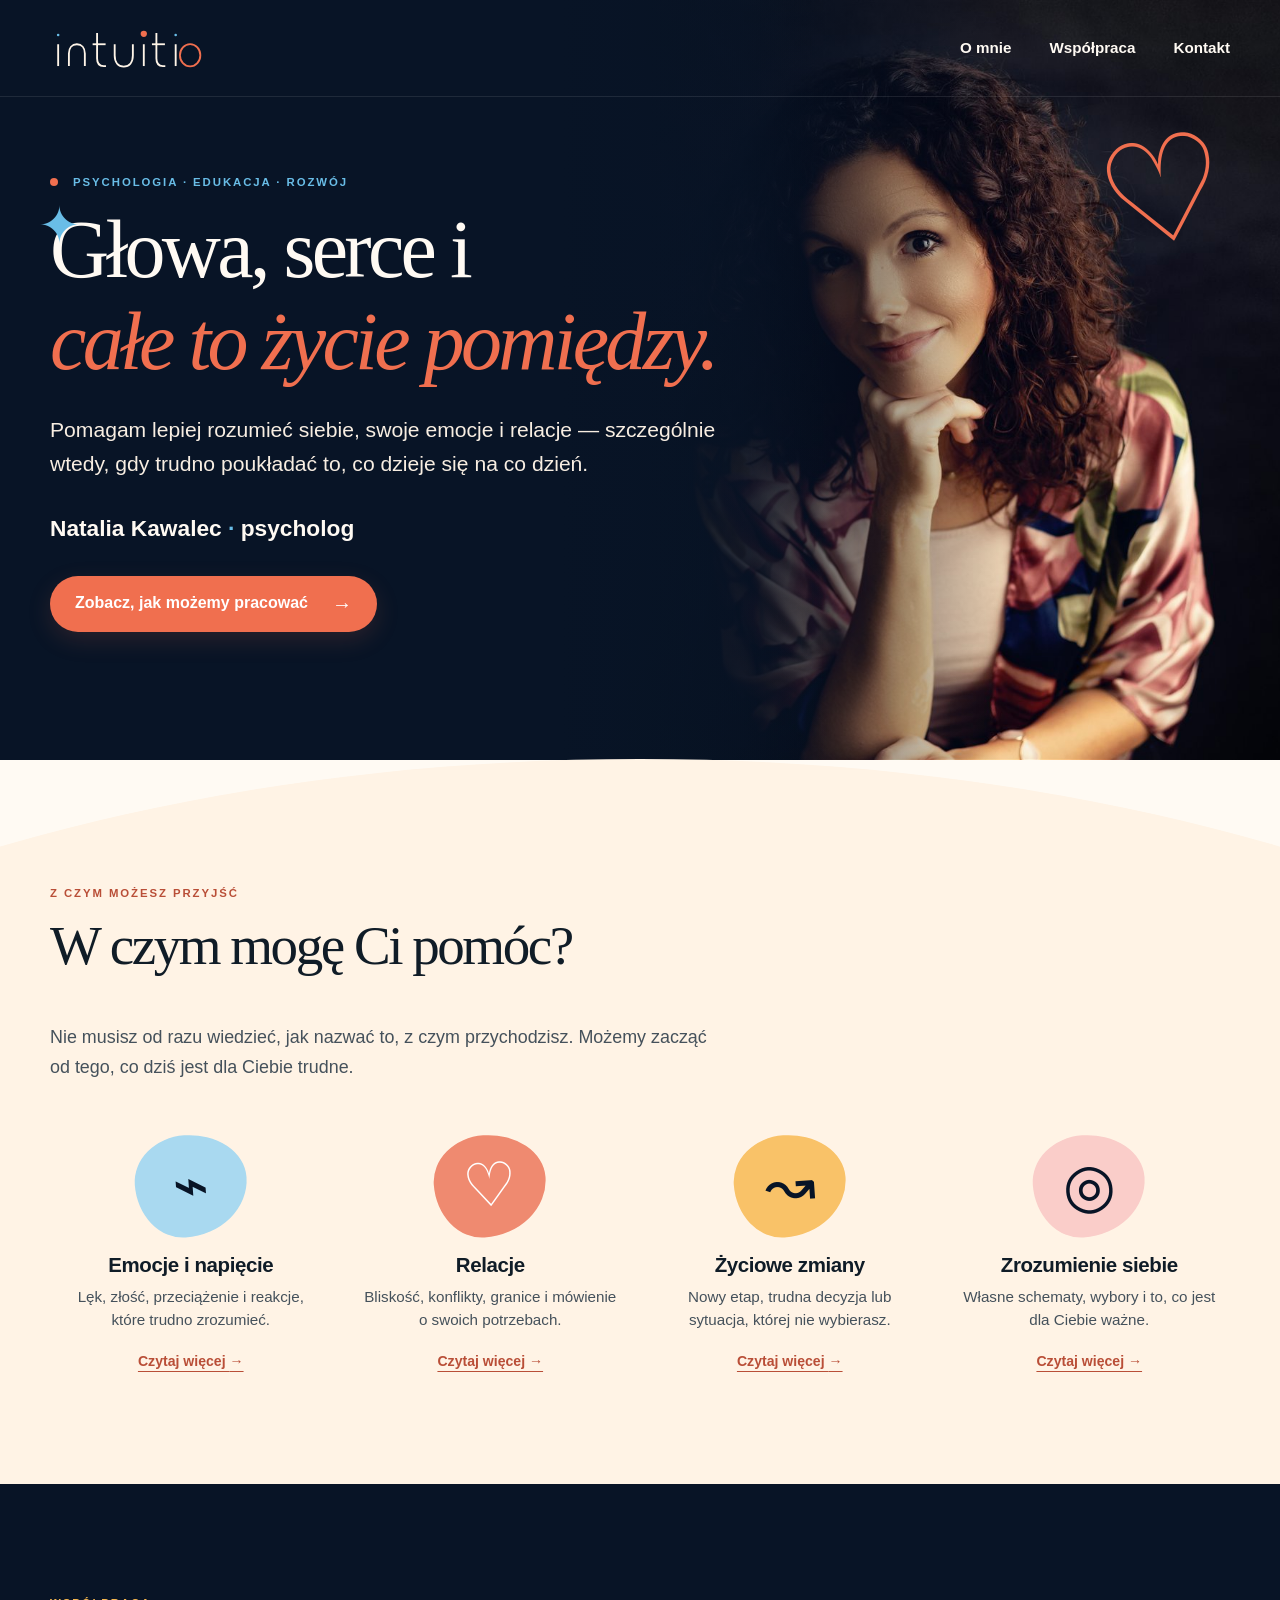
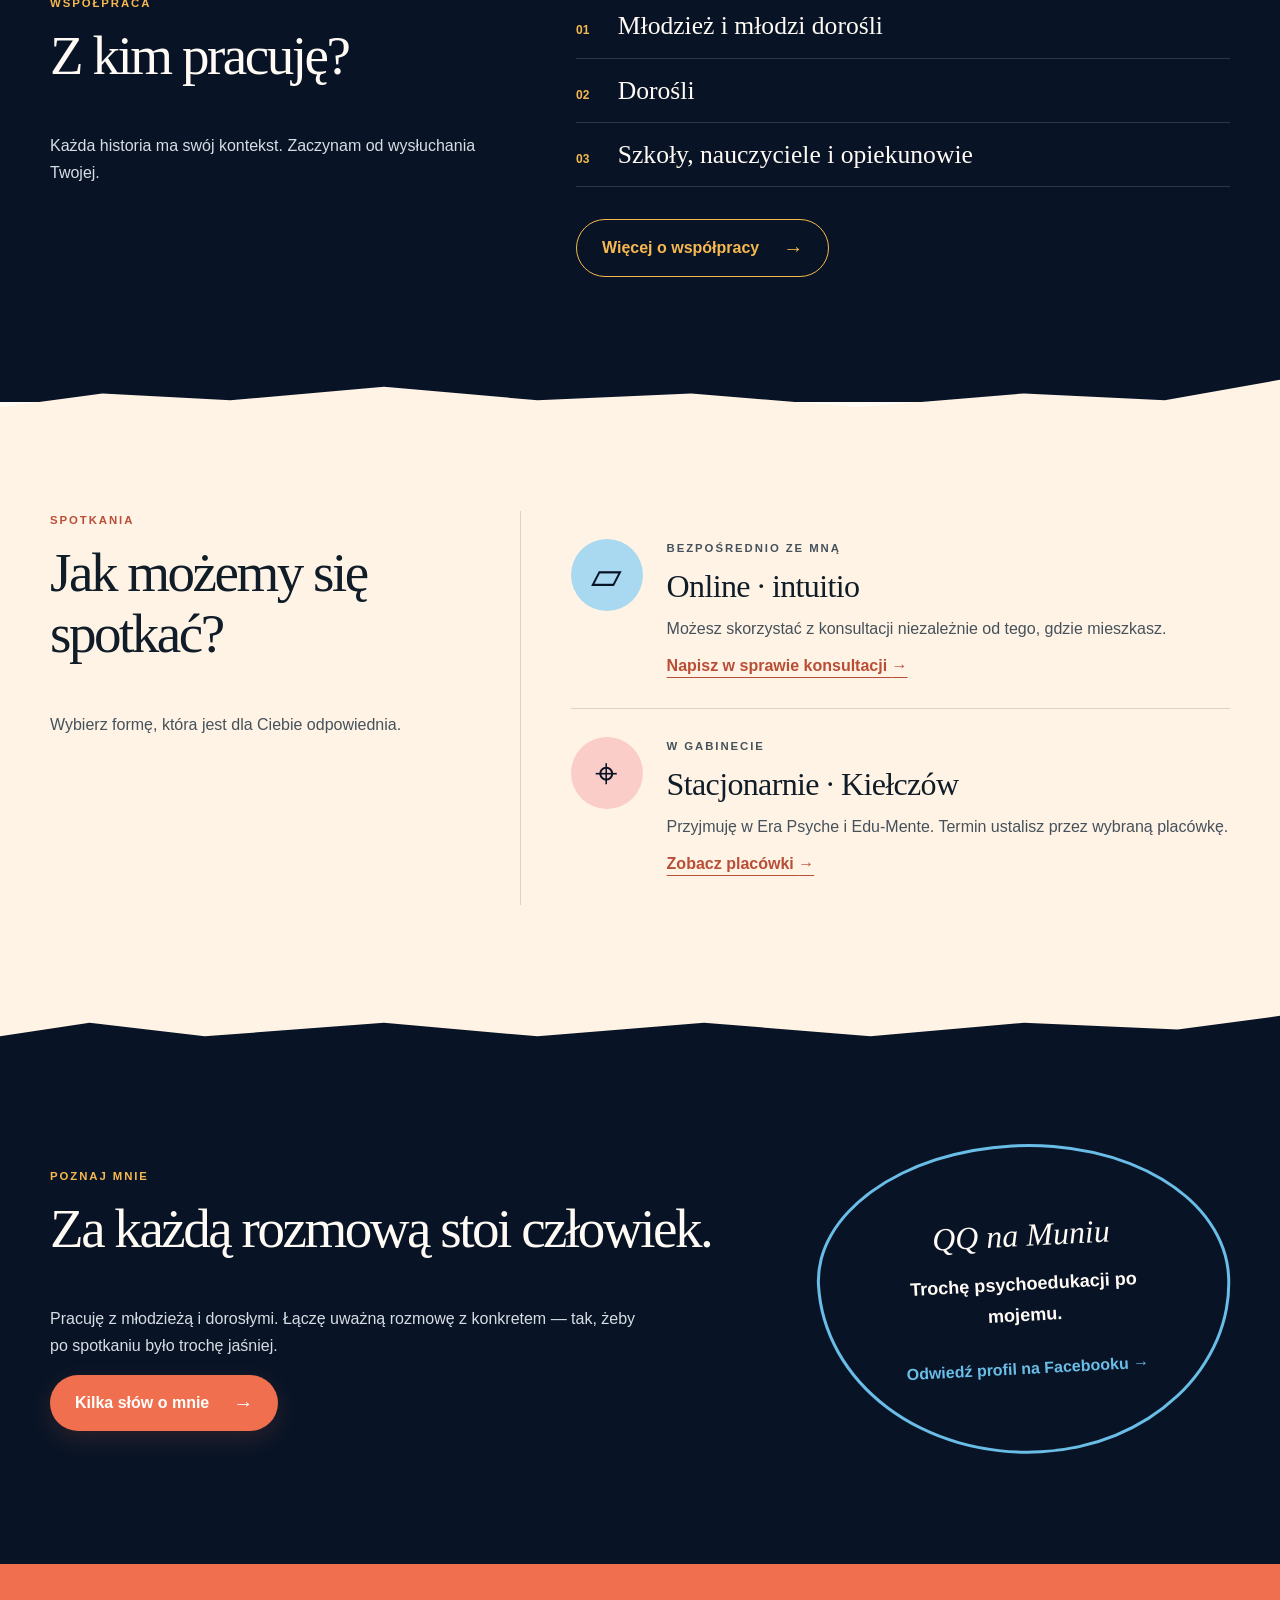
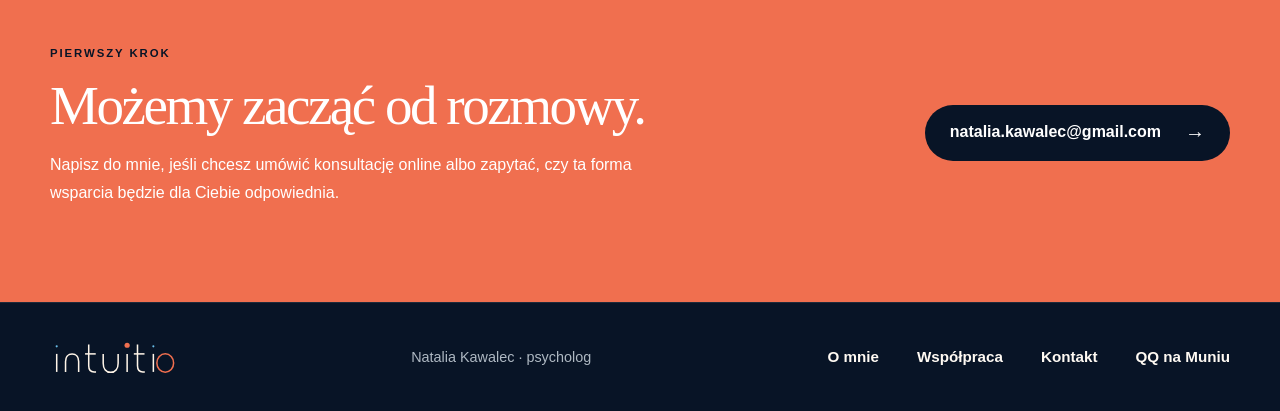
==== index.html @ 8f4c76d5 "Add files via upload" ====
<!doctype html>
<html lang="pl">
<head>
  <meta charset="utf-8">
  <meta name="viewport" content="width=device-width, initial-scale=1">
  <meta name="description" content="Intuitio — konsultacje psychologiczne online i psychoedukacja. Natalia Kawalec, psycholog.">
  <link rel="canonical" href="https://in2itio.pl/">
  <meta property="og:type" content="website"><meta property="og:locale" content="pl_PL">
  <meta property="og:title" content="intuitio — Natalia Kawalec, psycholog">
  <meta property="og:description" content="Głowa, serce i całe to życie pomiędzy. Konsultacje psychologiczne online.">
  <meta property="og:url" content="https://in2itio.pl/"><meta property="og:image" content="https://in2itio.pl/assets/images/natalia-hero-1600.jpg">
  <title>intuitio — Natalia Kawalec, psycholog</title>
  <link rel="icon" href="assets/favicon.svg" type="image/svg+xml"><link rel="stylesheet" href="styles.css">
</head>
<body class="home">
  <a class="skip-link" href="#main">Przejdź do treści</a>
  <header class="site-header site-header-dark"><div class="wrap header-inner"><a class="brand" href="index.html" aria-label="intuitio — strona główna"><img src="assets/logo-light.svg" alt="intuitio" width="160" height="49"></a><nav aria-label="Menu główne"><a href="o-mnie.html">O mnie</a><a href="wspolpraca.html">Współpraca</a><a href="kontakt.html">Kontakt</a></nav></div></header>
  <main id="main">
    <section class="hero"><div class="hero-photo" aria-hidden="true"></div><div class="wrap hero-inner"><div class="hero-copy"><p class="eyebrow eyebrow-light"><span class="dot"></span> Psychologia · Edukacja · Rozwój</p><h1>Głowa, serce i <em>całe to życie pomiędzy.</em></h1><p class="hero-lead">Pomagam lepiej rozumieć siebie, swoje emocje i relacje — szczególnie wtedy, gdy trudno poukładać to, co dzieje się na co dzień.</p><p class="signature">Natalia Kawalec <span aria-hidden="true">·</span> psycholog</p><a class="button" href="wspolpraca.html">Zobacz, jak możemy pracować <span aria-hidden="true">→</span></a></div></div><span class="hero-doodle hero-doodle-left" aria-hidden="true">✦</span><span class="hero-heart" aria-hidden="true">♡</span></section>
    <section class="section section-cream wave-top" id="pomoc"><div class="wrap"><div class="section-intro"><p class="eyebrow">Z czym możesz przyjść</p><h2>W czym mogę Ci pomóc?</h2><p>Nie musisz od razu wiedzieć, jak nazwać to, z czym przychodzisz. Możemy zacząć od tego, co dziś jest dla Ciebie trudne.</p></div><div class="topic-grid">
      <article class="topic-card"><span class="topic-symbol blue" aria-hidden="true">⌁</span><h3>Emocje i napięcie</h3><p>Lęk, złość, przeciążenie i reakcje, które trudno zrozumieć.</p><a href="wspolpraca.html#pomoc" aria-label="Więcej: emocje i napięcie">Czytaj więcej <span aria-hidden="true">→</span></a></article>
      <article class="topic-card"><span class="topic-symbol coral" aria-hidden="true">♡</span><h3>Relacje</h3><p>Bliskość, konflikty, granice i mówienie o swoich potrzebach.</p><a href="wspolpraca.html#pomoc" aria-label="Więcej: relacje">Czytaj więcej <span aria-hidden="true">→</span></a></article>
      <article class="topic-card"><span class="topic-symbol gold" aria-hidden="true">↝</span><h3>Życiowe zmiany</h3><p>Nowy etap, trudna decyzja lub sytuacja, której nie wybierasz.</p><a href="wspolpraca.html#pomoc" aria-label="Więcej: życiowe zmiany">Czytaj więcej <span aria-hidden="true">→</span></a></article>
      <article class="topic-card"><span class="topic-symbol pink" aria-hidden="true">◎</span><h3>Zrozumienie siebie</h3><p>Własne schematy, wybory i to, co jest dla Ciebie ważne.</p><a href="wspolpraca.html#pomoc" aria-label="Więcej: zrozumienie siebie">Czytaj więcej <span aria-hidden="true">→</span></a></article>
    </div></div></section>
    <section class="section section-navy compact-audience"><div class="wrap audience-layout"><div><p class="eyebrow">Współpraca</p><h2>Z kim pracuję?</h2><p>Każda historia ma swój kontekst. Zaczynam od wysłuchania Twojej.</p></div><div class="audience-list"><p><span>01</span> Młodzież i młodzi dorośli</p><p><span>02</span> Dorośli</p><p><span>03</span> Szkoły, nauczyciele i opiekunowie</p><a class="button button-outline" href="wspolpraca.html">Więcej o współpracy <span aria-hidden="true">→</span></a></div></div></section>
    <section class="section section-cream wave-both meetings"><div class="wrap meeting-layout"><div><p class="eyebrow">Spotkania</p><h2>Jak możemy się spotkać?</h2><p class="meeting-lead">Wybierz formę, która jest dla Ciebie odpowiednia.</p></div><div class="meeting-options"><article class="meeting-row"><span class="meeting-icon blue" aria-hidden="true">▱</span><div><p class="eyebrow">Bezpośrednio ze mną</p><h3>Online · intuitio</h3><p>Możesz skorzystać z konsultacji niezależnie od tego, gdzie mieszkasz.</p><a class="text-link" href="mailto:natalia.kawalec@gmail.com?subject=Konsultacja%20online%20%E2%80%94%20intuitio">Napisz w sprawie konsultacji <span aria-hidden="true">→</span></a></div></article><article class="meeting-row"><span class="meeting-icon pink" aria-hidden="true">⌖</span><div><p class="eyebrow">W gabinecie</p><h3>Stacjonarnie · Kiełczów</h3><p>Przyjmuję w Era Psyche i Edu-Mente. Termin ustalisz przez wybraną placówkę.</p><a class="text-link" href="kontakt.html#stacjonarnie">Zobacz placówki <span aria-hidden="true">→</span></a></div></article></div></div></section>
    <section class="section section-navy paths"><div class="wrap paths-grid"><article class="path-about"><p class="eyebrow">Poznaj mnie</p><h2>Za każdą rozmową stoi człowiek.</h2><p>Pracuję z młodzieżą i dorosłymi. Łączę uważną rozmowę z konkretem — tak, żeby po spotkaniu było trochę jaśniej.</p><a class="button" href="o-mnie.html">Kilka słów o mnie <span aria-hidden="true">→</span></a></article><a class="qq-card" href="https://www.facebook.com/qqmuniu/" target="_blank" rel="noopener noreferrer" aria-label="QQ na Muniu na Facebooku — otwiera się w nowej karcie"><span class="qq-mark">QQ na Muniu</span><strong>Trochę psychoedukacji po mojemu.</strong><span>Odwiedź profil na Facebooku →</span></a></div></section>
    <section class="contact-cta"><div class="wrap contact-cta-inner"><div><p class="eyebrow">Pierwszy krok</p><h2>Możemy zacząć od rozmowy.</h2><p>Napisz do mnie, jeśli chcesz umówić konsultację online albo zapytać, czy ta forma wsparcia będzie dla Ciebie odpowiednia.</p></div><a class="button button-dark" href="mailto:natalia.kawalec@gmail.com?subject=Konsultacja%20online%20%E2%80%94%20intuitio">natalia.kawalec@gmail.com <span aria-hidden="true">→</span></a></div></section>
  </main>
  <footer class="site-footer site-footer-dark"><div class="wrap footer-inner"><a class="footer-brand" href="index.html"><img src="assets/logo-light.svg" alt="intuitio" width="130" height="40"></a><p>Natalia Kawalec · psycholog</p><nav aria-label="Menu w stopce"><a href="o-mnie.html">O mnie</a><a href="wspolpraca.html">Współpraca</a><a href="kontakt.html">Kontakt</a><a href="https://www.facebook.com/qqmuniu/" target="_blank" rel="noopener noreferrer">QQ na Muniu</a></nav></div></footer>
</body></html>
---- styles.css ----
:root{--navy:#081426;--navy-2:#101c2d;--ink:#101c27;--ink-soft:#45515b;--cream:#fff3e5;--paper:#fffaf3;--coral:#f06f4f;--coral-dark:#b94e37;--blue:#69bde7;--gold:#f6b84f;--pink:#facdc9;--line:#dfd1c3;--serif:Georgia,"Times New Roman",serif;--sans:Arial,Helvetica,sans-serif;--shadow:0 18px 50px #08142614}
*{box-sizing:border-box}html{scroll-behavior:smooth}body{margin:0;background:var(--paper);color:var(--ink);font:16px/1.7 var(--sans);text-rendering:optimizeLegibility}a{color:inherit}img{max-width:100%;height:auto}h1,h2,h3,p{margin-top:0}h1,h2,h3{line-height:1.12}h1,h2{font-family:var(--serif);font-weight:400;letter-spacing:-.045em}h1{font-size:clamp(3.4rem,6.4vw,6.8rem)}h2{font-size:clamp(2.55rem,4.3vw,4.8rem)}h3{font-size:1.28rem;letter-spacing:-.02em}p{max-width:67ch}.wrap{width:min(1180px,calc(100% - 48px));margin-inline:auto}.narrow{max-width:880px}.skip-link{position:absolute;top:-100px;left:16px;z-index:20;background:white;color:var(--navy);padding:10px 16px}.skip-link:focus{top:12px}.site-header{position:relative;z-index:10;background:var(--paper);border-bottom:1px solid var(--line)}.site-header-dark{background:var(--navy);color:var(--paper);border-color:#ffffff18}.home .site-header{position:absolute;inset:0 0 auto;background:transparent}.header-inner{display:flex;align-items:center;justify-content:space-between;gap:28px;min-height:96px}.brand img{display:block;width:152px}.site-header nav,.site-footer nav{display:flex;gap:clamp(18px,3vw,38px);align-items:center}.site-header nav a,.site-footer nav a{text-decoration:none;font-size:.95rem;font-weight:700}.site-header nav a:hover,.site-footer nav a:hover,.site-header nav a[aria-current]{color:var(--coral)}a:focus-visible{outline:3px solid var(--blue);outline-offset:4px;border-radius:5px}.eyebrow{text-transform:uppercase;letter-spacing:.17em;font-size:.71rem;font-weight:800;color:var(--coral-dark)}.eyebrow-light{color:var(--blue)}.dot{display:inline-block;width:8px;height:8px;border-radius:50%;background:var(--coral);margin-right:10px}.button{display:inline-flex;align-items:center;justify-content:center;gap:24px;background:var(--coral);color:white;padding:15px 25px;border-radius:999px;text-decoration:none;font-weight:800;line-height:1.3;box-shadow:0 8px 24px #f06f4f25;transition:transform .2s,background .2s}.button:hover{transform:translateY(-2px);background:#dc5a3d}.button span{font-size:1.25rem;font-weight:400}.text-link{display:inline-block;color:var(--coral-dark);font-weight:800;text-decoration-thickness:1px;text-underline-offset:6px}
.hero{position:relative;isolation:isolate;min-height:760px;background:var(--navy);color:var(--paper);overflow:hidden}.hero-photo{position:absolute;z-index:-2;inset:0 0 0 44%;background-image:linear-gradient(90deg,var(--navy) 0%,#081426ce 25%,transparent 61%),url("assets/images/natalia-hero-1600.jpg");background-size:cover;background-position:62% center}.hero:after{content:"";position:absolute;z-index:-1;inset:0;background:linear-gradient(90deg,#081426 0%,#081426f5 37%,transparent 65%)}.hero-inner{display:flex;align-items:center;min-height:760px;padding:135px 0 90px}.hero-copy{width:min(670px,60%)}.hero h1{margin-bottom:26px}.hero h1 em{display:block;color:var(--coral);font-weight:400}.hero-lead{font-size:clamp(1.08rem,1.65vw,1.35rem);line-height:1.6;color:#f8eee2}.signature{font-size:1.42rem;font-weight:800;margin:28px 0}.signature span{color:var(--blue)}.hero-heart{position:absolute;right:4%;top:16%;color:var(--coral);font:400 9rem/1 var(--serif);transform:rotate(-12deg)}.hero-doodle{position:absolute;color:var(--blue);font-size:3.2rem}.hero-doodle-left{left:3%;top:24%}
.section{padding-block:100px;position:relative}.section-cream{background:var(--cream)}.section-navy{background:var(--navy);color:var(--paper)}.section-navy .eyebrow{color:var(--gold)}.section-navy p:not(.eyebrow){color:#d7dde4}.wave-top{margin-top:-1px;padding-top:125px;clip-path:ellipse(105% 100% at 50% 100%)}.wave-both{margin-block:-36px;z-index:2;clip-path:polygon(0 6%,8% 4%,18% 5%,30% 3%,42% 5%,54% 4%,67% 6%,80% 4%,91% 5%,100% 2%,100% 95%,92% 97%,80% 96%,68% 98%,55% 96%,42% 98%,30% 96%,16% 98%,7% 96%,0 98%)}.section-intro{max-width:720px;margin-bottom:46px}.section-intro>p:last-child{color:var(--ink-soft);font-size:1.12rem}.topic-grid{display:grid;grid-template-columns:repeat(4,1fr);gap:18px}.topic-card{position:relative;background:transparent;padding:6px 12px 10px;text-align:center}.topic-card h3{margin:17px 0 8px}.topic-card p{font-size:.95rem;color:var(--ink-soft);line-height:1.55}.topic-card>a{font-size:.88rem;font-weight:800;color:var(--coral-dark);text-underline-offset:5px}.topic-symbol{display:grid;place-items:center;width:112px;height:102px;margin-inline:auto;border-radius:47% 53% 58% 42% / 45% 45% 55% 55%;font:400 3.8rem/1 var(--serif);color:var(--navy);transform:rotate(-4deg)}.topic-symbol.blue{background:#a9d9f0}.topic-symbol.coral{background:#ef8a70;color:white}.topic-symbol.gold{background:#f9c268}.topic-symbol.pink{background:var(--pink)}
.compact-audience{padding-block:110px 125px}.audience-layout{display:grid;grid-template-columns:.8fr 1.2fr;gap:90px}.audience-list p{max-width:none;margin:0;padding:15px 0;border-bottom:1px solid #ffffff26;font:400 clamp(1.2rem,2vw,1.7rem)/1.3 var(--serif);color:var(--paper)!important}.audience-list p span{font:800 .75rem var(--sans);color:var(--gold);margin-right:22px}.button-outline{margin-top:32px;background:transparent;border:1px solid var(--gold);color:var(--gold);box-shadow:none}.button-outline:hover{background:#ffffff10}
.meetings{padding-block:145px}.meeting-layout{display:grid;grid-template-columns:.72fr 1.28fr;gap:70px}.meeting-lead{color:var(--ink-soft)}.meeting-options{border-left:1px solid var(--line);padding-left:50px}.meeting-row{display:grid;grid-template-columns:auto 1fr;gap:24px;padding:28px 0}.meeting-row+ .meeting-row{border-top:1px solid var(--line)}.meeting-row h3{font:400 2rem/1.15 var(--serif);margin-bottom:10px}.meeting-row p{color:var(--ink-soft);margin-bottom:10px}.meeting-icon{display:grid;place-items:center;width:72px;height:72px;border-radius:50%;font-size:2.5rem;color:var(--navy)}.meeting-icon.blue{background:#a9d9f0}.meeting-icon.pink{background:var(--pink)}
.paths{padding:130px 0 110px}.paths-grid{display:grid;grid-template-columns:1.25fr .75fr;gap:80px;align-items:center}.path-about h2{max-width:680px}.qq-card{min-height:310px;display:flex;flex-direction:column;align-items:center;justify-content:center;text-align:center;padding:40px;border:3px solid var(--blue);border-radius:49% 51% 48% 52% / 42% 46% 54% 58%;color:var(--paper);text-decoration:none;transform:rotate(-3deg);transition:transform .2s,background .2s}.qq-card:hover{transform:rotate(0deg) translateY(-3px);background:#ffffff08}.qq-mark{font:italic 2rem/1.2 var(--serif);margin-bottom:15px}.qq-card strong{font-size:1.13rem;max-width:250px;margin-bottom:24px}.qq-card>span:last-child{color:var(--blue);font-weight:800}.contact-cta{background:var(--coral);color:white;padding:80px 0}.contact-cta .eyebrow{color:var(--navy)}.contact-cta-inner{display:flex;align-items:center;justify-content:space-between;gap:60px}.contact-cta h2{margin-bottom:15px}.button-dark{flex:none;background:var(--navy);box-shadow:none}.button-dark:hover{background:#172b43}
.site-footer{background:var(--paper);border-top:1px solid var(--line)}.site-footer-dark{background:var(--navy);color:var(--paper);border-color:#ffffff18}.footer-inner{display:flex;align-items:center;justify-content:space-between;gap:24px;padding-block:35px}.footer-brand img{width:125px;display:block}.footer-inner p{margin:0;color:#aeb8c2!important;font-size:.9rem}
.page-hero{background:var(--navy);color:var(--paper);padding:100px 0 115px;position:relative;overflow:hidden}.page-hero:after{content:"♡";position:absolute;right:5%;top:-25px;color:#f06f4f30;font:400 20rem/1 var(--serif);transform:rotate(-12deg)}.page-hero h1{margin-bottom:20px;max-width:900px}.page-hero p:last-child{font-size:1.22rem;color:#d7dde4;position:relative;z-index:1}.page-hero .eyebrow{color:var(--blue)}.three-grid{display:grid;grid-template-columns:repeat(3,1fr);gap:20px;margin-top:40px}.soft-card{background:#fffdf9;border:1px solid var(--line);padding:30px;border-radius:24px;box-shadow:var(--shadow)}.soft-card h3{font:400 1.75rem/1.18 var(--serif)}.soft-card p{color:var(--ink-soft)}.number{color:var(--coral-dark);font-weight:800;font-size:.8rem}.detail-grid{display:grid;grid-template-columns:repeat(2,1fr);gap:35px 60px;margin-top:40px}.detail-grid article{border-top:1px solid var(--line);padding-top:24px}.detail-grid h3{font:400 1.75rem/1.2 var(--serif)}.detail-grid p{color:var(--ink-soft)}.split{display:grid;grid-template-columns:1fr 1fr;gap:80px}.reading{font-size:1.08rem}.reading p{margin-bottom:22px}.reading .button{margin-top:12px}.section-navy .reading p{color:#e3e8e8}.about-layout{display:grid;grid-template-columns:.82fr 1.18fr;gap:85px;align-items:center}.about-photo{position:relative}.about-photo img{display:block;width:100%;max-height:700px;object-fit:cover;object-position:center 27%;border-radius:220px 220px 28px 28px;box-shadow:var(--shadow)}.about-photo:after{content:"z uważnością\A i konkretem";white-space:pre;position:absolute;right:-28px;bottom:45px;background:var(--blue);padding:20px 25px;border-radius:50%;font:italic 1.15rem/1.25 var(--serif);text-align:center;transform:rotate(7deg)}.contact-grid{display:grid;grid-template-columns:1.12fr .88fr;gap:24px}.contact-grid h2{font-size:2.35rem}.contact-primary{background:var(--navy);color:var(--paper);border:0}.contact-primary p{color:#d7dde4}.email-link{display:inline-block;margin-top:18px;font-weight:800;color:var(--blue);font-size:clamp(1rem,2vw,1.25rem);overflow-wrap:anywhere}.place-list{display:grid;gap:16px;margin-top:24px}.place-link{display:block;border-top:1px solid var(--line);padding-top:18px;text-decoration:none}.place-link strong{display:block;font:400 1.35rem/1.2 var(--serif);margin-bottom:4px}.place-link span{color:var(--coral-dark);font-weight:800;font-size:.9rem}.contact-note{margin-top:36px;padding-top:24px;border-top:1px solid #ffffff28;font-size:.92rem}
@media(max-width:950px){.hero,.hero-inner{min-height:710px}.hero-copy{width:67%}.hero-photo{inset:0 0 0 35%;background-position:60% center}.topic-grid{grid-template-columns:repeat(2,1fr);gap:35px}.audience-layout,.about-layout{gap:45px}.meeting-layout{grid-template-columns:1fr;gap:15px}.meeting-options{border-left:0;padding-left:0}.three-grid{grid-template-columns:1fr 1fr}.paths-grid{gap:45px}.contact-cta-inner{align-items:flex-start;flex-direction:column;gap:25px}.footer-inner{flex-wrap:wrap}}
@media(max-width:680px){.wrap{width:min(100% - 32px,1180px)}.header-inner{min-height:82px;flex-wrap:wrap;justify-content:center;gap:2px;padding:12px 0}.brand img{width:120px}.site-header nav{width:100%;justify-content:center;gap:25px}.site-header nav a{font-size:.84rem}.home .site-header{position:absolute}.hero{min-height:790px}.hero-inner{min-height:790px;align-items:flex-end;padding:150px 0 76px}.hero-photo{inset:0;background-image:linear-gradient(180deg,#08142655 0%,#08142620 30%,#081426 72%),url("assets/images/natalia-portret-960.jpg");background-position:center 18%;background-size:cover}.hero:after{background:linear-gradient(180deg,#08142620 0%,#081426 76%)}.hero-copy{width:100%}.hero h1{font-size:clamp(3rem,13vw,4.35rem);margin-bottom:18px}.hero h1 em{display:inline}.hero-lead{font-size:1rem;line-height:1.5}.signature{font-size:1.16rem;margin:19px 0}.hero-heart{font-size:5rem;right:5%;top:19%}.hero-doodle{display:none}.section{padding-block:72px}.wave-top{padding-top:90px;clip-path:ellipse(145% 100% at 50% 100%)}.wave-both{margin-block:-18px;padding-block:95px;clip-path:polygon(0 2%,25% 4%,52% 2%,78% 4%,100% 2%,100% 98%,72% 96%,48% 98%,23% 96%,0 98%)}.topic-grid,.three-grid,.detail-grid,.audience-layout,.split,.about-layout,.contact-grid,.paths-grid{grid-template-columns:1fr}.topic-grid{gap:30px}.topic-card{padding-inline:5px}.audience-layout,.split,.about-layout{gap:28px}.meeting-row{grid-template-columns:1fr;gap:16px}.meeting-row h3{font-size:1.75rem}.paths{padding-block:95px}.qq-card{min-height:270px;max-width:380px;margin:10px auto 0}.page-hero{padding:72px 0 82px}.page-hero:after{font-size:12rem}.soft-card{padding:25px}.about-photo{max-width:420px;margin-inline:auto}.about-photo:after{right:-5px}.footer-inner{flex-direction:column;align-items:flex-start}.site-footer nav{flex-wrap:wrap;gap:18px 24px}.contact-cta{padding:65px 0}.button{padding:14px 20px}.contact-cta .button{font-size:.88rem;max-width:100%;overflow-wrap:anywhere}}
@media(prefers-reduced-motion:reduce){html{scroll-behavior:auto}.button,.qq-card{transition:none}}

/* Safeguards for narrow viewports and long Polish copy. */
body{overflow-x:hidden}.hero-copy,.wrap,.section-intro,.meeting-layout>*,.paths-grid>*,.contact-cta-inner>*{min-width:0}
@media(max-width:680px){.wrap{width:calc(100% - 32px);max-width:1180px}.section-intro,.reading,.hero-copy{width:100%;max-width:100%;min-width:0}h1,h2,h3,p{max-width:100%;overflow-wrap:break-word}.section h2{font-size:clamp(2.25rem,10.5vw,3rem)}}
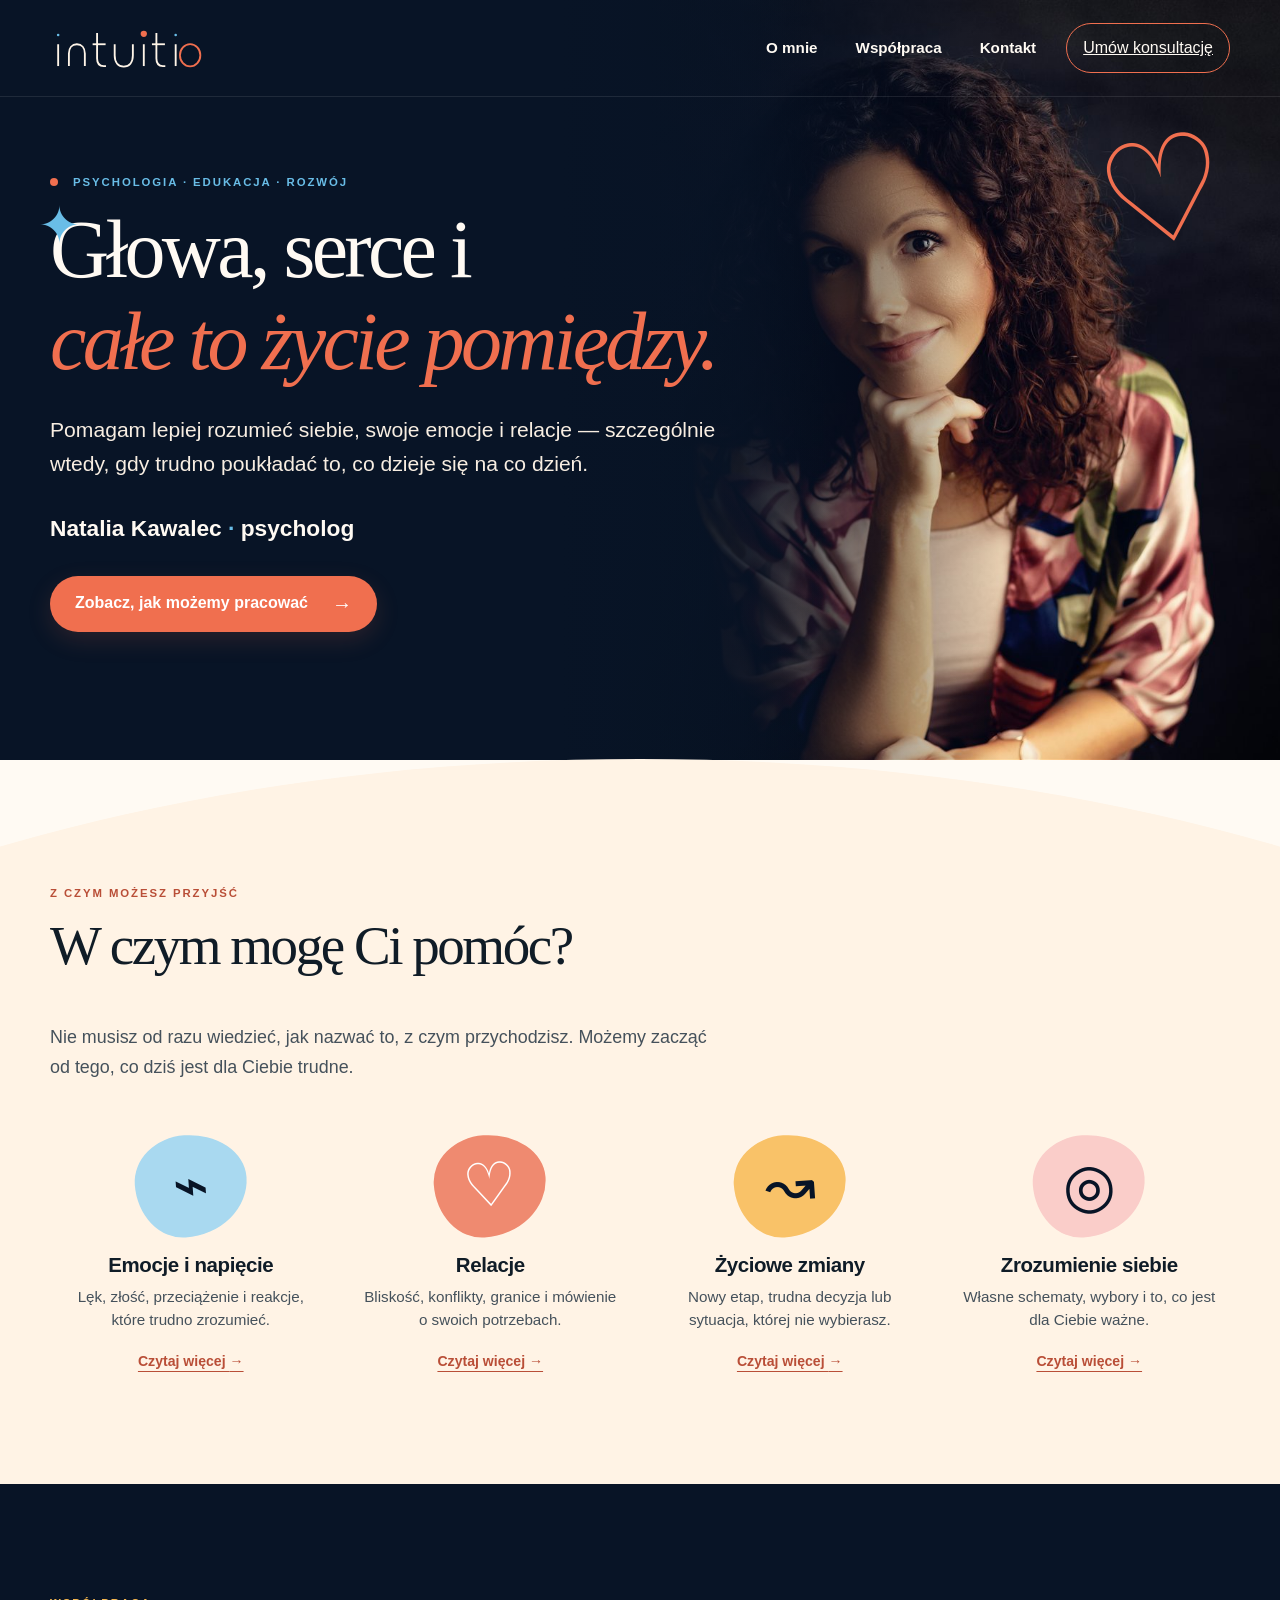
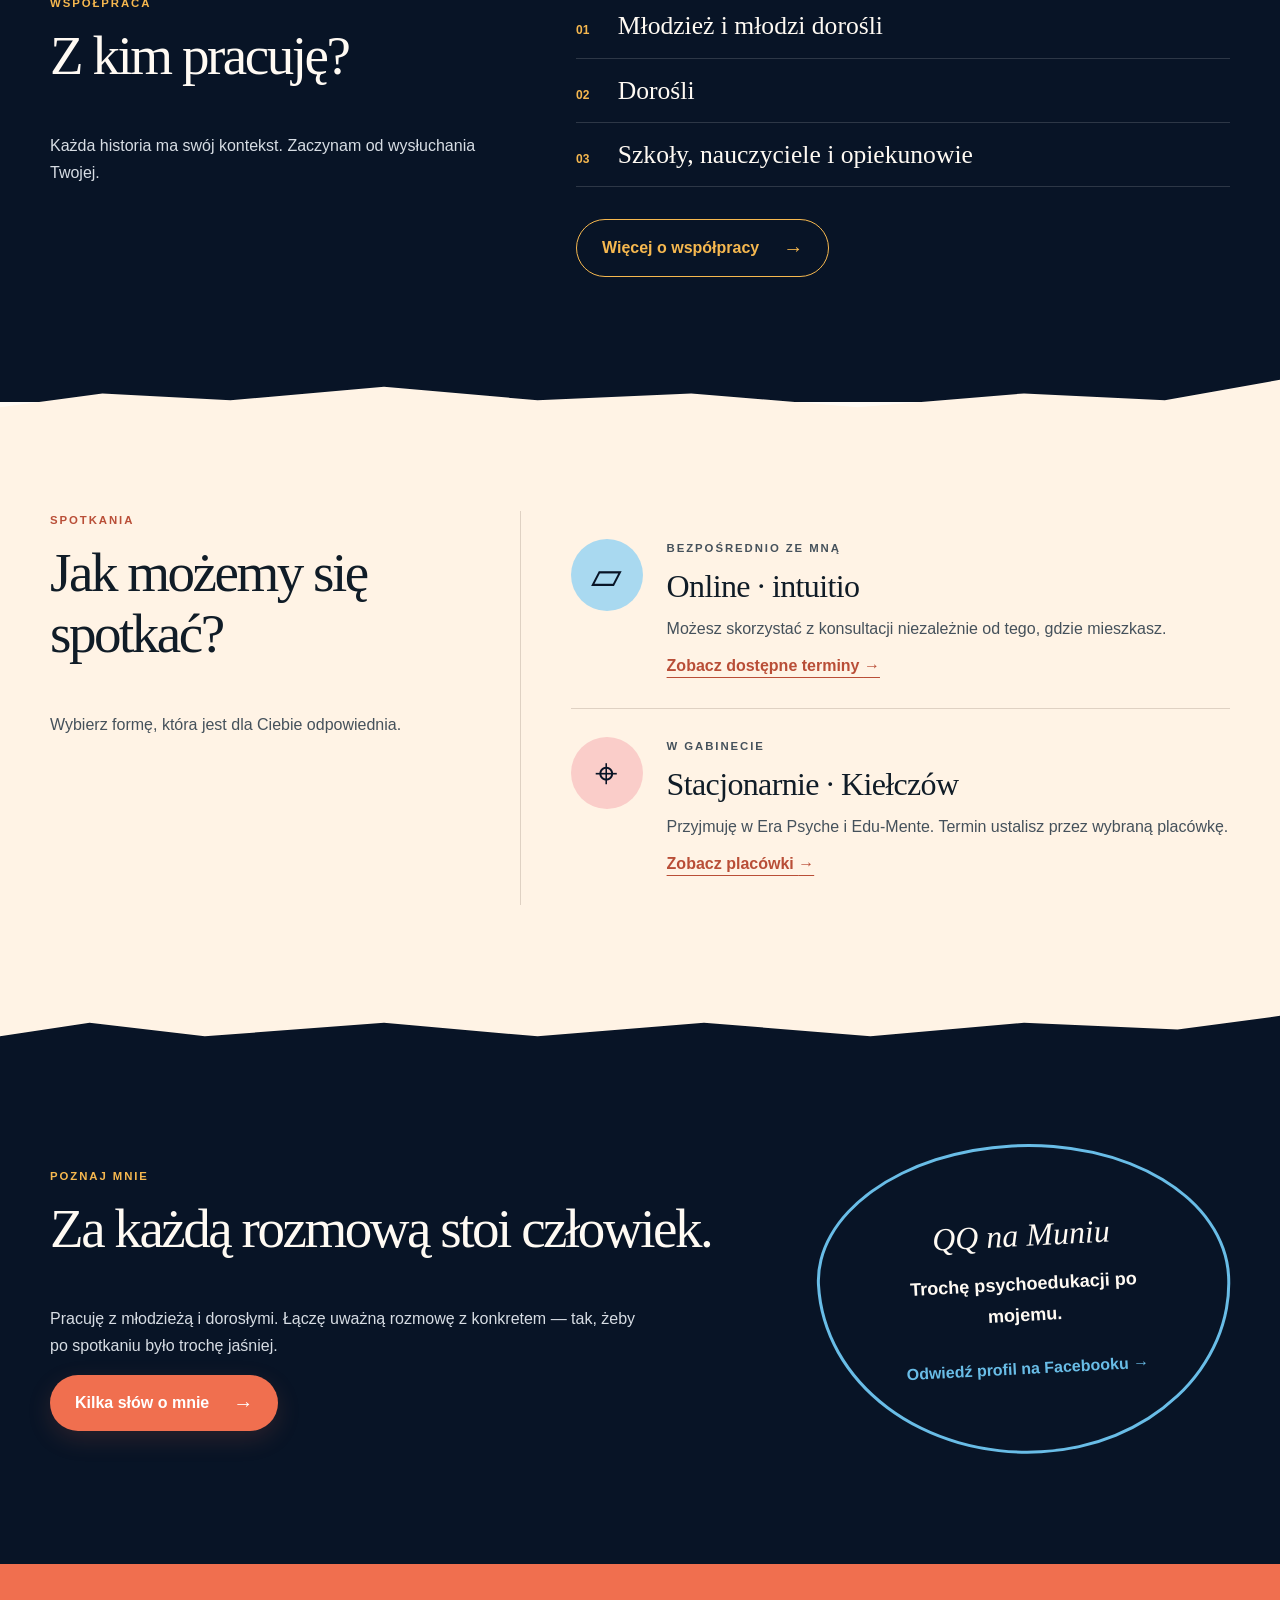
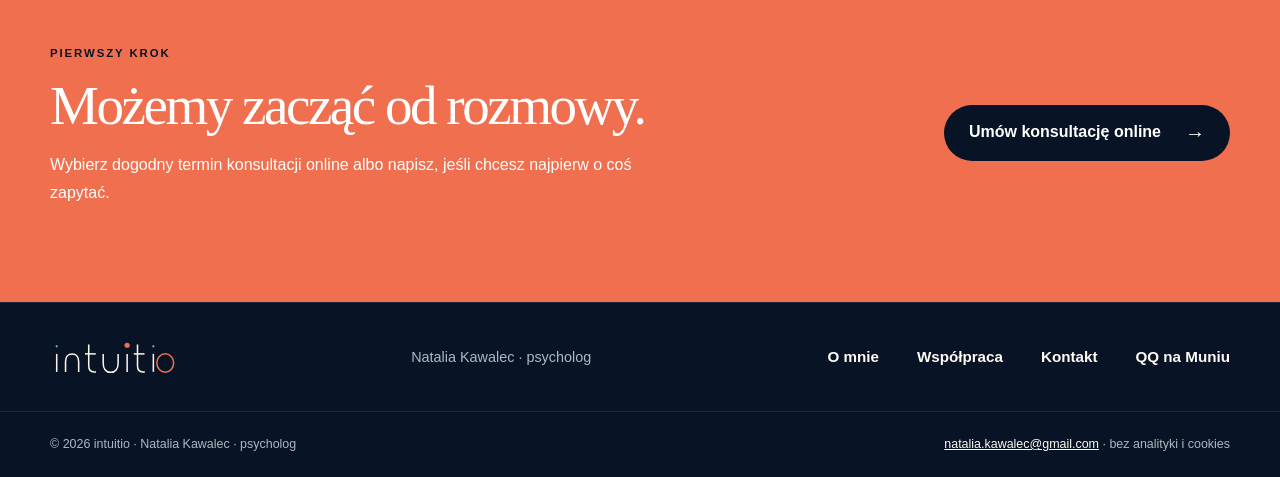
==== commit 9729c60e: "Add files via upload" ====
--- a/index.html
+++ b/index.html
@@ -11,10 +11,11 @@
   <meta property="og:url" content="https://in2itio.pl/"><meta property="og:image" content="https://in2itio.pl/assets/images/natalia-hero-1600.jpg">
   <title>intuitio — Natalia Kawalec, psycholog</title>
   <link rel="icon" href="assets/favicon.svg" type="image/svg+xml"><link rel="stylesheet" href="styles.css">
+  <script type="application/ld+json">{"@context":"https://schema.org","@graph":[{"@type":"Person","@id":"https://in2itio.pl/#natalia-kawalec","name":"Natalia Kawalec","jobTitle":"psycholog","email":"mailto:natalia.kawalec@gmail.com","url":"https://in2itio.pl/o-mnie.html","sameAs":["https://www.facebook.com/qqmuniu/"]},{"@type":"ProfessionalService","@id":"https://in2itio.pl/#intuitio","name":"intuitio","url":"https://in2itio.pl/","email":"mailto:natalia.kawalec@gmail.com","founder":{"@id":"https://in2itio.pl/#natalia-kawalec"},"areaServed":"PL","knowsLanguage":"pl","serviceType":["konsultacje psychologiczne online","psychoedukacja"]}]}</script>
 </head>
 <body class="home">
   <a class="skip-link" href="#main">Przejdź do treści</a>
-  <header class="site-header site-header-dark"><div class="wrap header-inner"><a class="brand" href="index.html" aria-label="intuitio — strona główna"><img src="assets/logo-light.svg" alt="intuitio" width="160" height="49"></a><nav aria-label="Menu główne"><a href="o-mnie.html">O mnie</a><a href="wspolpraca.html">Współpraca</a><a href="kontakt.html">Kontakt</a></nav></div></header>
+  <header class="site-header site-header-dark"><div class="wrap header-inner"><a class="brand" href="index.html" aria-label="intuitio — strona główna"><img src="assets/logo-light.svg" alt="intuitio" width="160" height="49"></a><div class="header-actions"><nav aria-label="Menu główne"><a href="o-mnie.html">O mnie</a><a href="wspolpraca.html">Współpraca</a><a href="kontakt.html">Kontakt</a></nav><a class="header-cta" href="rezerwacja.html">Umów konsultację</a></div></div></header>
   <main id="main">
     <section class="hero"><div class="hero-photo" aria-hidden="true"></div><div class="wrap hero-inner"><div class="hero-copy"><p class="eyebrow eyebrow-light"><span class="dot"></span> Psychologia · Edukacja · Rozwój</p><h1>Głowa, serce i <em>całe to życie pomiędzy.</em></h1><p class="hero-lead">Pomagam lepiej rozumieć siebie, swoje emocje i relacje — szczególnie wtedy, gdy trudno poukładać to, co dzieje się na co dzień.</p><p class="signature">Natalia Kawalec <span aria-hidden="true">·</span> psycholog</p><a class="button" href="wspolpraca.html">Zobacz, jak możemy pracować <span aria-hidden="true">→</span></a></div></div><span class="hero-doodle hero-doodle-left" aria-hidden="true">✦</span><span class="hero-heart" aria-hidden="true">♡</span></section>
     <section class="section section-cream wave-top" id="pomoc"><div class="wrap"><div class="section-intro"><p class="eyebrow">Z czym możesz przyjść</p><h2>W czym mogę Ci pomóc?</h2><p>Nie musisz od razu wiedzieć, jak nazwać to, z czym przychodzisz. Możemy zacząć od tego, co dziś jest dla Ciebie trudne.</p></div><div class="topic-grid">
@@ -24,9 +25,10 @@
       <article class="topic-card"><span class="topic-symbol pink" aria-hidden="true">◎</span><h3>Zrozumienie siebie</h3><p>Własne schematy, wybory i to, co jest dla Ciebie ważne.</p><a href="wspolpraca.html#pomoc" aria-label="Więcej: zrozumienie siebie">Czytaj więcej <span aria-hidden="true">→</span></a></article>
     </div></div></section>
     <section class="section section-navy compact-audience"><div class="wrap audience-layout"><div><p class="eyebrow">Współpraca</p><h2>Z kim pracuję?</h2><p>Każda historia ma swój kontekst. Zaczynam od wysłuchania Twojej.</p></div><div class="audience-list"><p><span>01</span> Młodzież i młodzi dorośli</p><p><span>02</span> Dorośli</p><p><span>03</span> Szkoły, nauczyciele i opiekunowie</p><a class="button button-outline" href="wspolpraca.html">Więcej o współpracy <span aria-hidden="true">→</span></a></div></div></section>
-    <section class="section section-cream wave-both meetings"><div class="wrap meeting-layout"><div><p class="eyebrow">Spotkania</p><h2>Jak możemy się spotkać?</h2><p class="meeting-lead">Wybierz formę, która jest dla Ciebie odpowiednia.</p></div><div class="meeting-options"><article class="meeting-row"><span class="meeting-icon blue" aria-hidden="true">▱</span><div><p class="eyebrow">Bezpośrednio ze mną</p><h3>Online · intuitio</h3><p>Możesz skorzystać z konsultacji niezależnie od tego, gdzie mieszkasz.</p><a class="text-link" href="mailto:natalia.kawalec@gmail.com?subject=Konsultacja%20online%20%E2%80%94%20intuitio">Napisz w sprawie konsultacji <span aria-hidden="true">→</span></a></div></article><article class="meeting-row"><span class="meeting-icon pink" aria-hidden="true">⌖</span><div><p class="eyebrow">W gabinecie</p><h3>Stacjonarnie · Kiełczów</h3><p>Przyjmuję w Era Psyche i Edu-Mente. Termin ustalisz przez wybraną placówkę.</p><a class="text-link" href="kontakt.html#stacjonarnie">Zobacz placówki <span aria-hidden="true">→</span></a></div></article></div></div></section>
+    <section class="section section-cream wave-both meetings"><div class="wrap meeting-layout"><div><p class="eyebrow">Spotkania</p><h2>Jak możemy się spotkać?</h2><p class="meeting-lead">Wybierz formę, która jest dla Ciebie odpowiednia.</p></div><div class="meeting-options"><article class="meeting-row"><span class="meeting-icon blue" aria-hidden="true">▱</span><div><p class="eyebrow">Bezpośrednio ze mną</p><h3>Online · intuitio</h3><p>Możesz skorzystać z konsultacji niezależnie od tego, gdzie mieszkasz.</p><a class="text-link" href="rezerwacja.html">Zobacz dostępne terminy <span aria-hidden="true">→</span></a></div></article><article class="meeting-row"><span class="meeting-icon pink" aria-hidden="true">⌖</span><div><p class="eyebrow">W gabinecie</p><h3>Stacjonarnie · Kiełczów</h3><p>Przyjmuję w Era Psyche i Edu-Mente. Termin ustalisz przez wybraną placówkę.</p><a class="text-link" href="kontakt.html#stacjonarnie">Zobacz placówki <span aria-hidden="true">→</span></a></div></article></div></div></section>
     <section class="section section-navy paths"><div class="wrap paths-grid"><article class="path-about"><p class="eyebrow">Poznaj mnie</p><h2>Za każdą rozmową stoi człowiek.</h2><p>Pracuję z młodzieżą i dorosłymi. Łączę uważną rozmowę z konkretem — tak, żeby po spotkaniu było trochę jaśniej.</p><a class="button" href="o-mnie.html">Kilka słów o mnie <span aria-hidden="true">→</span></a></article><a class="qq-card" href="https://www.facebook.com/qqmuniu/" target="_blank" rel="noopener noreferrer" aria-label="QQ na Muniu na Facebooku — otwiera się w nowej karcie"><span class="qq-mark">QQ na Muniu</span><strong>Trochę psychoedukacji po mojemu.</strong><span>Odwiedź profil na Facebooku →</span></a></div></section>
-    <section class="contact-cta"><div class="wrap contact-cta-inner"><div><p class="eyebrow">Pierwszy krok</p><h2>Możemy zacząć od rozmowy.</h2><p>Napisz do mnie, jeśli chcesz umówić konsultację online albo zapytać, czy ta forma wsparcia będzie dla Ciebie odpowiednia.</p></div><a class="button button-dark" href="mailto:natalia.kawalec@gmail.com?subject=Konsultacja%20online%20%E2%80%94%20intuitio">natalia.kawalec@gmail.com <span aria-hidden="true">→</span></a></div></section>
+    <section class="contact-cta"><div class="wrap contact-cta-inner"><div><p class="eyebrow">Pierwszy krok</p><h2>Możemy zacząć od rozmowy.</h2><p>Wybierz dogodny termin konsultacji online albo napisz, jeśli chcesz najpierw o coś zapytać.</p></div><a class="button button-dark" href="rezerwacja.html">Umów konsultację online <span aria-hidden="true">→</span></a></div></section>
   </main>
-  <footer class="site-footer site-footer-dark"><div class="wrap footer-inner"><a class="footer-brand" href="index.html"><img src="assets/logo-light.svg" alt="intuitio" width="130" height="40"></a><p>Natalia Kawalec · psycholog</p><nav aria-label="Menu w stopce"><a href="o-mnie.html">O mnie</a><a href="wspolpraca.html">Współpraca</a><a href="kontakt.html">Kontakt</a><a href="https://www.facebook.com/qqmuniu/" target="_blank" rel="noopener noreferrer">QQ na Muniu</a></nav></div></footer>
+  <footer class="site-footer site-footer-dark"><div class="wrap footer-inner"><a class="footer-brand" href="index.html"><img src="assets/logo-light.svg" alt="intuitio" width="130" height="40"></a><p>Natalia Kawalec · psycholog</p><nav aria-label="Menu w stopce"><a href="o-mnie.html">O mnie</a><a href="wspolpraca.html">Współpraca</a><a href="kontakt.html">Kontakt</a><a href="https://www.facebook.com/qqmuniu/" target="_blank" rel="noopener noreferrer">QQ na Muniu</a></nav></div><div class="formal-footer"><div class="wrap formal-footer-inner"><p>© 2026 intuitio · Natalia Kawalec · psycholog</p><p><a href="mailto:natalia.kawalec@gmail.com">natalia.kawalec@gmail.com</a> · bez analityki i cookies</p></div></div></footer>
+  <script src="app.js" defer></script>
 </body></html>
--- a/styles.css
+++ b/styles.css
@@ -11,6 +11,15 @@
 @media(max-width:680px){.wrap{width:min(100% - 32px,1180px)}.header-inner{min-height:82px;flex-wrap:wrap;justify-content:center;gap:2px;padding:12px 0}.brand img{width:120px}.site-header nav{width:100%;justify-content:center;gap:25px}.site-header nav a{font-size:.84rem}.home .site-header{position:absolute}.hero{min-height:790px}.hero-inner{min-height:790px;align-items:flex-end;padding:150px 0 76px}.hero-photo{inset:0;background-image:linear-gradient(180deg,#08142655 0%,#08142620 30%,#081426 72%),url("assets/images/natalia-portret-960.jpg");background-position:center 18%;background-size:cover}.hero:after{background:linear-gradient(180deg,#08142620 0%,#081426 76%)}.hero-copy{width:100%}.hero h1{font-size:clamp(3rem,13vw,4.35rem);margin-bottom:18px}.hero h1 em{display:inline}.hero-lead{font-size:1rem;line-height:1.5}.signature{font-size:1.16rem;margin:19px 0}.hero-heart{font-size:5rem;right:5%;top:19%}.hero-doodle{display:none}.section{padding-block:72px}.wave-top{padding-top:90px;clip-path:ellipse(145% 100% at 50% 100%)}.wave-both{margin-block:-18px;padding-block:95px;clip-path:polygon(0 2%,25% 4%,52% 2%,78% 4%,100% 2%,100% 98%,72% 96%,48% 98%,23% 96%,0 98%)}.topic-grid,.three-grid,.detail-grid,.audience-layout,.split,.about-layout,.contact-grid,.paths-grid{grid-template-columns:1fr}.topic-grid{gap:30px}.topic-card{padding-inline:5px}.audience-layout,.split,.about-layout{gap:28px}.meeting-row{grid-template-columns:1fr;gap:16px}.meeting-row h3{font-size:1.75rem}.paths{padding-block:95px}.qq-card{min-height:270px;max-width:380px;margin:10px auto 0}.page-hero{padding:72px 0 82px}.page-hero:after{font-size:12rem}.soft-card{padding:25px}.about-photo{max-width:420px;margin-inline:auto}.about-photo:after{right:-5px}.footer-inner{flex-direction:column;align-items:flex-start}.site-footer nav{flex-wrap:wrap;gap:18px 24px}.contact-cta{padding:65px 0}.button{padding:14px 20px}.contact-cta .button{font-size:.88rem;max-width:100%;overflow-wrap:anywhere}}
 @media(prefers-reduced-motion:reduce){html{scroll-behavior:auto}.button,.qq-card{transition:none}}
 
+.booking-page{padding:72px 0 95px;background:linear-gradient(135deg,var(--cream),#fffaf3 62%);min-height:calc(100vh - 168px)}.booking-shell{display:grid;grid-template-columns:.76fr 1.24fr;background:#fffdf9;border:1px solid var(--line);border-radius:30px;overflow:hidden;box-shadow:0 24px 70px #08142618}.booking-info{padding:48px;background:var(--navy);color:var(--paper)}.back-link{display:inline-block;margin-bottom:55px;color:var(--blue);font-weight:800;text-underline-offset:5px}.booking-info h1{font-size:clamp(2.6rem,4.5vw,4.5rem)}.booking-info>p:not(.eyebrow):not(.booking-privacy){color:#d7dde4}.booking-details{margin:38px 0 0}.booking-details>div{display:grid;grid-template-columns:34px 1fr;gap:12px;padding:16px 0;border-top:1px solid #ffffff20}.booking-details dt{color:var(--blue);font-size:1.4rem}.booking-details dd{margin:0}.booking-details strong,.booking-details span{display:block}.booking-details span{color:#aeb9c4;font-size:.92rem}.booking-privacy{margin:30px 0 0;padding:18px;border:1px solid #ffffff1f;border-radius:16px;color:#c8d2db;font-size:.88rem}.calendar-panel{padding:48px}.calendar-heading{display:flex;align-items:flex-start;justify-content:space-between;gap:24px;border-bottom:1px solid var(--line);padding-bottom:24px}.calendar-heading h2{font-size:2.25rem;margin:0}.calendar-status{flex:none;background:var(--pink);color:var(--coral-dark);padding:7px 13px;border-radius:999px;font-size:.76rem;font-weight:800}.calendar-placeholder{display:grid;grid-template-columns:1fr .82fr;gap:36px;padding-top:34px}.mini-calendar{align-self:start}.mini-calendar-head{display:flex;justify-content:space-between;font-weight:800;margin-bottom:25px}.weekdays,.days{display:grid;grid-template-columns:repeat(7,1fr);gap:7px;text-align:center}.weekdays span{font-size:.7rem;color:#6c747b;font-weight:800}.days i,.days b{display:grid;place-items:center;aspect-ratio:1;font-style:normal;font-size:.85rem;border-radius:50%}.days b{font-weight:500}.days .selected{background:var(--coral);color:white;font-weight:800}.booking-message{align-self:center;text-align:center;background:var(--cream);padding:32px 24px;border-radius:22px}.booking-message>span:first-child{display:block;color:var(--blue);font-size:2.5rem}.booking-message h3{font:400 1.45rem/1.25 var(--serif)}.booking-message p{font-size:.92rem;color:var(--ink-soft)}.booking-message .button{font-size:.84rem;padding:13px 17px}
+@media(max-width:900px){.booking-shell{grid-template-columns:1fr}.booking-info,.calendar-panel{padding:38px}.back-link{margin-bottom:35px}}
+@media(max-width:680px){.booking-page{padding:24px 0 55px}.booking-shell{border-radius:20px}.booking-info,.calendar-panel{padding:28px 22px}.booking-info h1{font-size:2.75rem}.calendar-heading{display:block}.calendar-status{display:inline-block;margin-top:14px}.calendar-placeholder{grid-template-columns:1fr}.booking-message{padding:26px 18px}}
+
+.header-actions{display:flex;align-items:center;gap:clamp(14px,2.5vw,30px)}.header-cta{padding:10px 16px;border:1px solid var(--coral);border-radius:999px;color:var(--paper)!important}.header-cta:hover{background:var(--coral);color:white!important}.copy-email{display:inline-flex;align-items:center;margin-top:14px;border:0;background:transparent;color:var(--blue);font:800 .9rem/1.3 var(--sans);text-decoration:underline;text-underline-offset:5px;cursor:pointer}.copy-email.is-copied{color:#9fe0bd}.faq-grid{display:grid;grid-template-columns:.75fr 1.25fr;gap:80px}.faq-list{border-top:1px solid var(--line)}.faq-item{border-bottom:1px solid var(--line);padding:0}.faq-item summary{cursor:pointer;list-style:none;padding:22px 42px 22px 0;font-weight:800;position:relative}.faq-item summary::-webkit-details-marker{display:none}.faq-item summary:after{content:"+";position:absolute;right:6px;top:15px;color:var(--coral);font:400 2rem/1 var(--serif)}.faq-item[open] summary:after{content:"−"}.faq-item p{padding:0 40px 22px 0;color:var(--ink-soft)}.scope-note{background:var(--navy);color:var(--paper);border-radius:28px;padding:38px}.scope-note h3{font:400 1.8rem/1.2 var(--serif)}.scope-note p{color:#d7dde4}.scope-note a{color:var(--blue);font-weight:800}.formal-footer{border-top:1px solid #ffffff18;padding:22px 0;color:#aeb8c2;font-size:.78rem}.formal-footer-inner{display:flex;justify-content:space-between;gap:24px;flex-wrap:wrap}.formal-footer p{margin:0}.formal-footer a{color:var(--paper)}.topic-card,.soft-card{transition:transform .22s,box-shadow .22s}.topic-card:hover{transform:translateY(-4px)}.soft-card:hover{transform:translateY(-3px);box-shadow:0 22px 55px #08142620}.text-link,.email-link,.site-header nav a{transition:color .2s,text-decoration-color .2s}.reveal-ready{opacity:0;transform:translateY(16px);transition:opacity .5s ease,transform .5s ease}.reveal-ready.is-visible{opacity:1;transform:none}
+@media(max-width:900px){.header-actions{gap:18px}.faq-grid{grid-template-columns:1fr;gap:30px}}
+@media(max-width:680px){.header-actions{width:100%;justify-content:center;flex-wrap:wrap;gap:8px 22px}.header-cta{padding:7px 12px}.faq-item summary{padding-right:34px}.scope-note{padding:28px 22px}.formal-footer-inner{display:block}.formal-footer p+p{margin-top:6px}}
+@media(prefers-reduced-motion:reduce){.reveal-ready{opacity:1;transform:none;transition:none}.topic-card,.soft-card{transition:none}}
+
 /* Safeguards for narrow viewports and long Polish copy. */
 body{overflow-x:hidden}.hero-copy,.wrap,.section-intro,.meeting-layout>*,.paths-grid>*,.contact-cta-inner>*{min-width:0}
 @media(max-width:680px){.wrap{width:calc(100% - 32px);max-width:1180px}.section-intro,.reading,.hero-copy{width:100%;max-width:100%;min-width:0}h1,h2,h3,p{max-width:100%;overflow-wrap:break-word}.section h2{font-size:clamp(2.25rem,10.5vw,3rem)}}
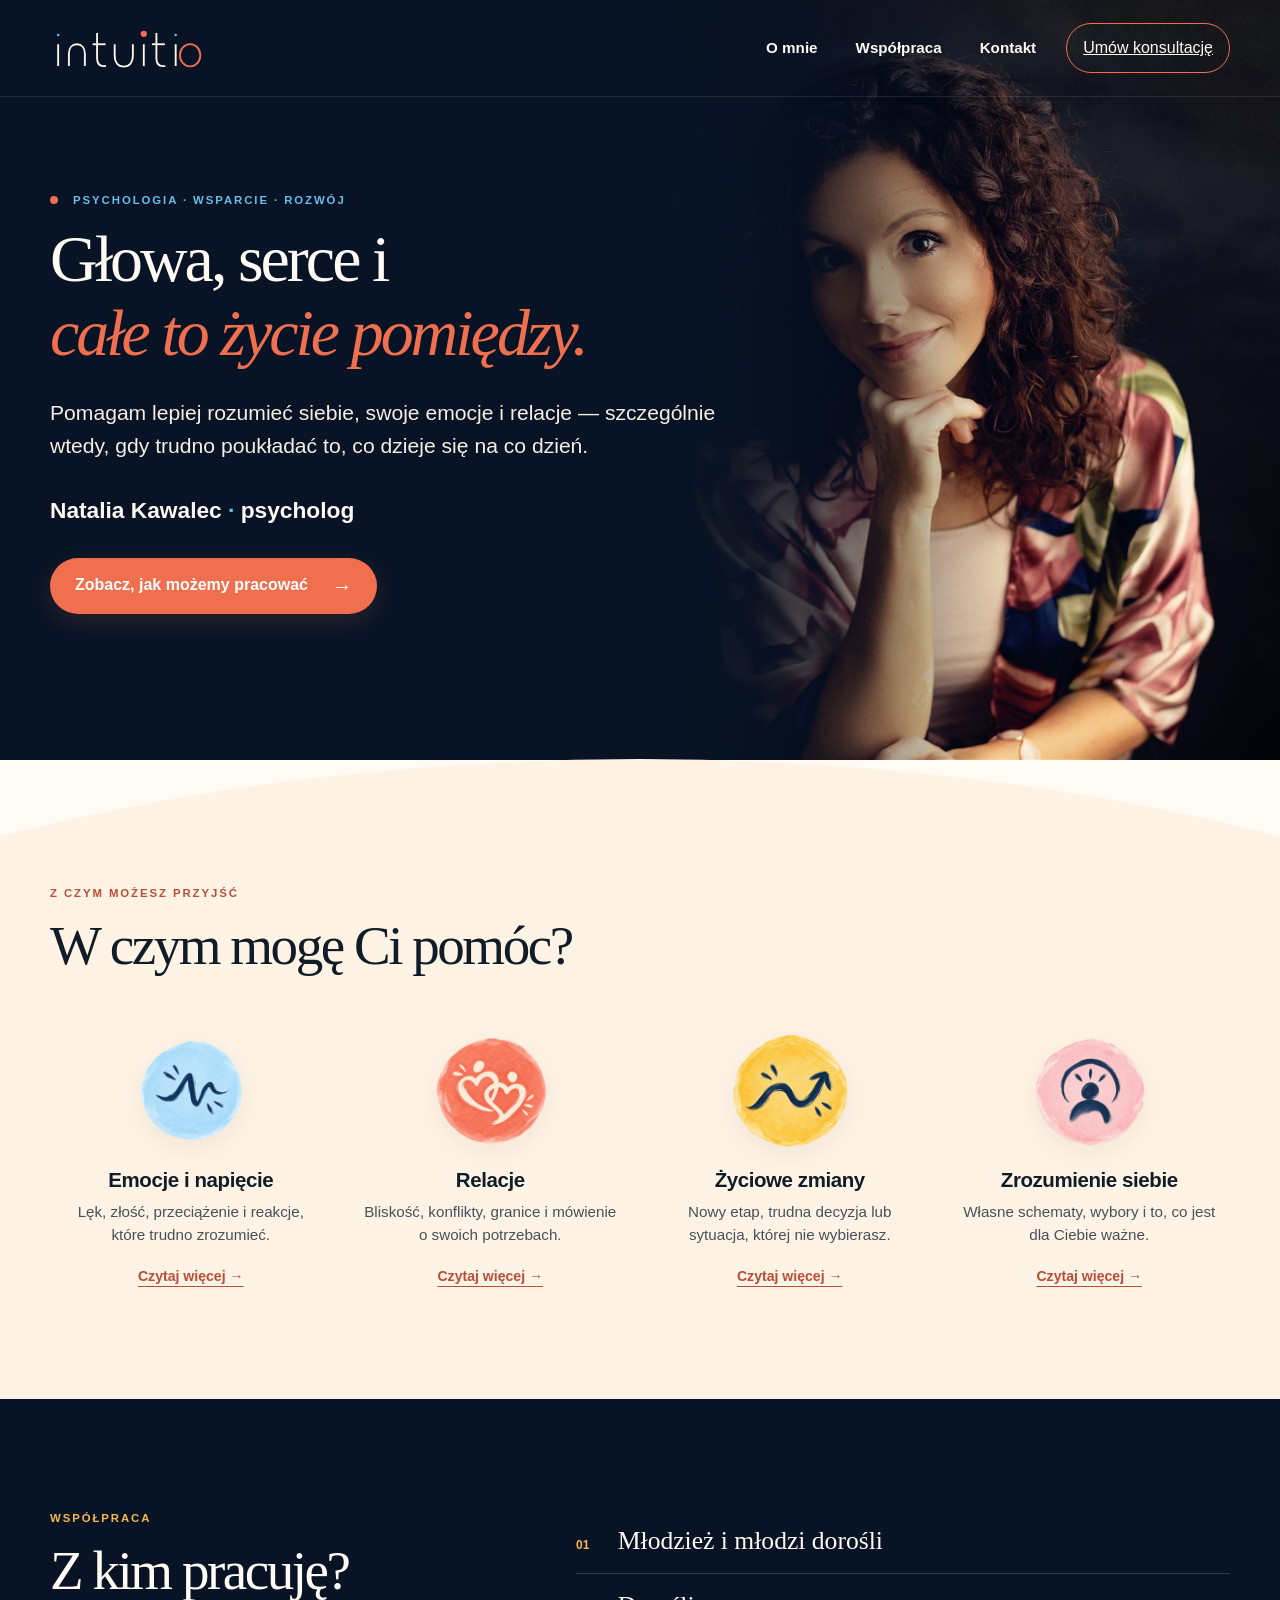
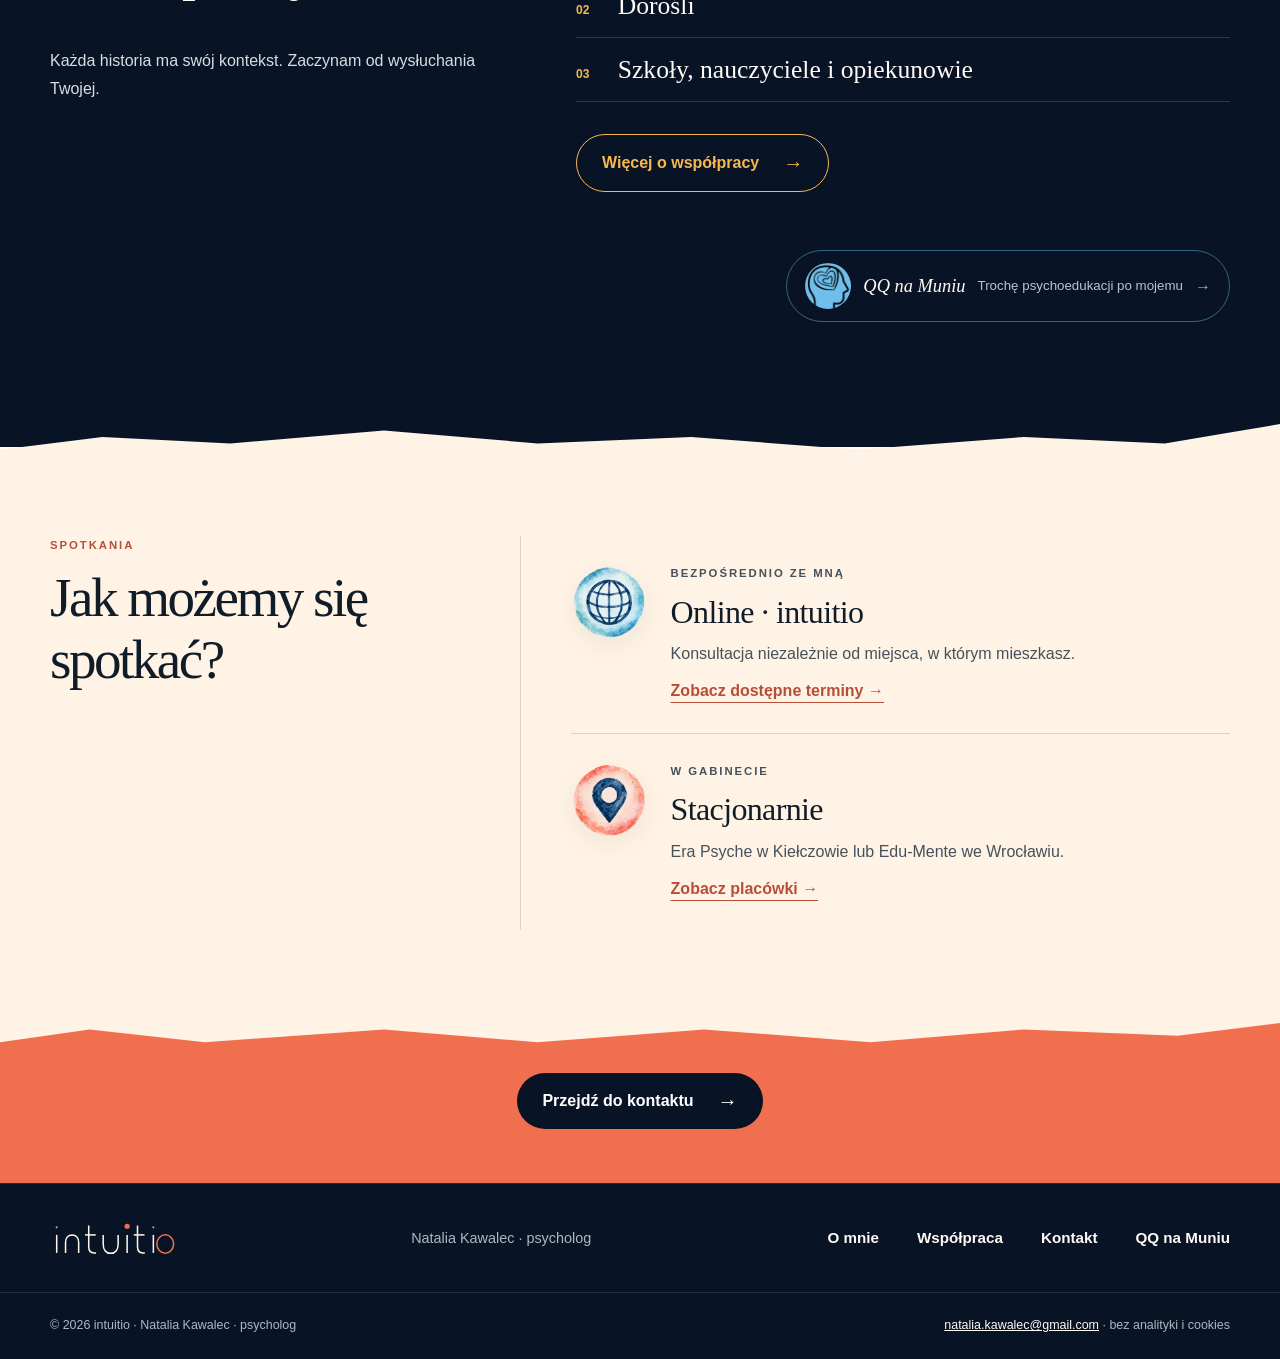
==== commit 711a4fd2: "Add files via upload" ====
--- a/index.html
+++ b/index.html
@@ -8,7 +8,7 @@
   <meta property="og:type" content="website"><meta property="og:locale" content="pl_PL">
   <meta property="og:title" content="intuitio — Natalia Kawalec, psycholog">
   <meta property="og:description" content="Głowa, serce i całe to życie pomiędzy. Konsultacje psychologiczne online.">
-  <meta property="og:url" content="https://in2itio.pl/"><meta property="og:image" content="https://in2itio.pl/assets/images/natalia-hero-1600.jpg">
+  <meta property="og:url" content="https://mpzadsystem.github.io/Intuitio/"><meta property="og:image" content="https://mpzadsystem.github.io/Intuitio/assets/images/intuitio-og.jpg"><meta property="og:image:width" content="1200"><meta property="og:image:height" content="630"><meta property="og:image:alt" content="intuitio — Natalia Kawalec, psycholog">
   <title>intuitio — Natalia Kawalec, psycholog</title>
   <link rel="icon" href="assets/favicon.svg" type="image/svg+xml"><link rel="stylesheet" href="styles.css">
   <script type="application/ld+json">{"@context":"https://schema.org","@graph":[{"@type":"Person","@id":"https://in2itio.pl/#natalia-kawalec","name":"Natalia Kawalec","jobTitle":"psycholog","email":"mailto:natalia.kawalec@gmail.com","url":"https://in2itio.pl/o-mnie.html","sameAs":["https://www.facebook.com/qqmuniu/"]},{"@type":"ProfessionalService","@id":"https://in2itio.pl/#intuitio","name":"intuitio","url":"https://in2itio.pl/","email":"mailto:natalia.kawalec@gmail.com","founder":{"@id":"https://in2itio.pl/#natalia-kawalec"},"areaServed":"PL","knowsLanguage":"pl","serviceType":["konsultacje psychologiczne online","psychoedukacja"]}]}</script>
@@ -17,17 +17,16 @@
   <a class="skip-link" href="#main">Przejdź do treści</a>
   <header class="site-header site-header-dark"><div class="wrap header-inner"><a class="brand" href="index.html" aria-label="intuitio — strona główna"><img src="assets/logo-light.svg" alt="intuitio" width="160" height="49"></a><div class="header-actions"><nav aria-label="Menu główne"><a href="o-mnie.html">O mnie</a><a href="wspolpraca.html">Współpraca</a><a href="kontakt.html">Kontakt</a></nav><a class="header-cta" href="rezerwacja.html">Umów konsultację</a></div></div></header>
   <main id="main">
-    <section class="hero"><div class="hero-photo" aria-hidden="true"></div><div class="wrap hero-inner"><div class="hero-copy"><p class="eyebrow eyebrow-light"><span class="dot"></span> Psychologia · Edukacja · Rozwój</p><h1>Głowa, serce i <em>całe to życie pomiędzy.</em></h1><p class="hero-lead">Pomagam lepiej rozumieć siebie, swoje emocje i relacje — szczególnie wtedy, gdy trudno poukładać to, co dzieje się na co dzień.</p><p class="signature">Natalia Kawalec <span aria-hidden="true">·</span> psycholog</p><a class="button" href="wspolpraca.html">Zobacz, jak możemy pracować <span aria-hidden="true">→</span></a></div></div><span class="hero-doodle hero-doodle-left" aria-hidden="true">✦</span><span class="hero-heart" aria-hidden="true">♡</span></section>
-    <section class="section section-cream wave-top" id="pomoc"><div class="wrap"><div class="section-intro"><p class="eyebrow">Z czym możesz przyjść</p><h2>W czym mogę Ci pomóc?</h2><p>Nie musisz od razu wiedzieć, jak nazwać to, z czym przychodzisz. Możemy zacząć od tego, co dziś jest dla Ciebie trudne.</p></div><div class="topic-grid">
-      <article class="topic-card"><span class="topic-symbol blue" aria-hidden="true">⌁</span><h3>Emocje i napięcie</h3><p>Lęk, złość, przeciążenie i reakcje, które trudno zrozumieć.</p><a href="wspolpraca.html#pomoc" aria-label="Więcej: emocje i napięcie">Czytaj więcej <span aria-hidden="true">→</span></a></article>
-      <article class="topic-card"><span class="topic-symbol coral" aria-hidden="true">♡</span><h3>Relacje</h3><p>Bliskość, konflikty, granice i mówienie o swoich potrzebach.</p><a href="wspolpraca.html#pomoc" aria-label="Więcej: relacje">Czytaj więcej <span aria-hidden="true">→</span></a></article>
-      <article class="topic-card"><span class="topic-symbol gold" aria-hidden="true">↝</span><h3>Życiowe zmiany</h3><p>Nowy etap, trudna decyzja lub sytuacja, której nie wybierasz.</p><a href="wspolpraca.html#pomoc" aria-label="Więcej: życiowe zmiany">Czytaj więcej <span aria-hidden="true">→</span></a></article>
-      <article class="topic-card"><span class="topic-symbol pink" aria-hidden="true">◎</span><h3>Zrozumienie siebie</h3><p>Własne schematy, wybory i to, co jest dla Ciebie ważne.</p><a href="wspolpraca.html#pomoc" aria-label="Więcej: zrozumienie siebie">Czytaj więcej <span aria-hidden="true">→</span></a></article>
+    <section class="hero"><div class="hero-photo" aria-hidden="true"></div><div class="wrap hero-inner"><div class="hero-copy"><p class="eyebrow eyebrow-light"><span class="dot"></span> Psychologia · Wsparcie · Rozwój</p><h1>Głowa, serce i <em>całe to życie pomiędzy.</em></h1><p class="hero-lead">Pomagam lepiej rozumieć siebie, swoje emocje i relacje — szczególnie wtedy, gdy trudno poukładać to, co dzieje się na co dzień.</p><p class="signature">Natalia Kawalec <span aria-hidden="true">·</span> psycholog</p><a class="button" href="wspolpraca.html">Zobacz, jak możemy pracować <span aria-hidden="true">→</span></a></div></div></section>
+    <section class="section section-cream wave-top" id="pomoc"><div class="wrap"><div class="section-intro"><p class="eyebrow">Z czym możesz przyjść</p><h2>W czym mogę Ci pomóc?</h2></div><div class="topic-grid">
+      <article class="topic-card"><img class="topic-icon" src="assets/images/ikona-emocje.png" width="256" height="256" alt=""><h3>Emocje i napięcie</h3><p>Lęk, złość, przeciążenie i reakcje, które trudno zrozumieć.</p><a href="wspolpraca.html#pomoc" aria-label="Więcej: emocje i napięcie">Czytaj więcej <span aria-hidden="true">→</span></a></article>
+      <article class="topic-card"><img class="topic-icon" src="assets/images/ikona-relacje.png" width="256" height="256" alt=""><h3>Relacje</h3><p>Bliskość, konflikty, granice i mówienie o swoich potrzebach.</p><a href="wspolpraca.html#pomoc" aria-label="Więcej: relacje">Czytaj więcej <span aria-hidden="true">→</span></a></article>
+      <article class="topic-card"><img class="topic-icon" src="assets/images/ikona-zmiany.png" width="256" height="256" alt=""><h3>Życiowe zmiany</h3><p>Nowy etap, trudna decyzja lub sytuacja, której nie wybierasz.</p><a href="wspolpraca.html#pomoc" aria-label="Więcej: życiowe zmiany">Czytaj więcej <span aria-hidden="true">→</span></a></article>
+      <article class="topic-card"><img class="topic-icon" src="assets/images/ikona-zrozumienie.png" width="256" height="256" alt=""><h3>Zrozumienie siebie</h3><p>Własne schematy, wybory i to, co jest dla Ciebie ważne.</p><a href="wspolpraca.html#pomoc" aria-label="Więcej: zrozumienie siebie">Czytaj więcej <span aria-hidden="true">→</span></a></article>
     </div></div></section>
-    <section class="section section-navy compact-audience"><div class="wrap audience-layout"><div><p class="eyebrow">Współpraca</p><h2>Z kim pracuję?</h2><p>Każda historia ma swój kontekst. Zaczynam od wysłuchania Twojej.</p></div><div class="audience-list"><p><span>01</span> Młodzież i młodzi dorośli</p><p><span>02</span> Dorośli</p><p><span>03</span> Szkoły, nauczyciele i opiekunowie</p><a class="button button-outline" href="wspolpraca.html">Więcej o współpracy <span aria-hidden="true">→</span></a></div></div></section>
-    <section class="section section-cream wave-both meetings"><div class="wrap meeting-layout"><div><p class="eyebrow">Spotkania</p><h2>Jak możemy się spotkać?</h2><p class="meeting-lead">Wybierz formę, która jest dla Ciebie odpowiednia.</p></div><div class="meeting-options"><article class="meeting-row"><span class="meeting-icon blue" aria-hidden="true">▱</span><div><p class="eyebrow">Bezpośrednio ze mną</p><h3>Online · intuitio</h3><p>Możesz skorzystać z konsultacji niezależnie od tego, gdzie mieszkasz.</p><a class="text-link" href="rezerwacja.html">Zobacz dostępne terminy <span aria-hidden="true">→</span></a></div></article><article class="meeting-row"><span class="meeting-icon pink" aria-hidden="true">⌖</span><div><p class="eyebrow">W gabinecie</p><h3>Stacjonarnie · Kiełczów</h3><p>Przyjmuję w Era Psyche i Edu-Mente. Termin ustalisz przez wybraną placówkę.</p><a class="text-link" href="kontakt.html#stacjonarnie">Zobacz placówki <span aria-hidden="true">→</span></a></div></article></div></div></section>
-    <section class="section section-navy paths"><div class="wrap paths-grid"><article class="path-about"><p class="eyebrow">Poznaj mnie</p><h2>Za każdą rozmową stoi człowiek.</h2><p>Pracuję z młodzieżą i dorosłymi. Łączę uważną rozmowę z konkretem — tak, żeby po spotkaniu było trochę jaśniej.</p><a class="button" href="o-mnie.html">Kilka słów o mnie <span aria-hidden="true">→</span></a></article><a class="qq-card" href="https://www.facebook.com/qqmuniu/" target="_blank" rel="noopener noreferrer" aria-label="QQ na Muniu na Facebooku — otwiera się w nowej karcie"><span class="qq-mark">QQ na Muniu</span><strong>Trochę psychoedukacji po mojemu.</strong><span>Odwiedź profil na Facebooku →</span></a></div></section>
-    <section class="contact-cta"><div class="wrap contact-cta-inner"><div><p class="eyebrow">Pierwszy krok</p><h2>Możemy zacząć od rozmowy.</h2><p>Wybierz dogodny termin konsultacji online albo napisz, jeśli chcesz najpierw o coś zapytać.</p></div><a class="button button-dark" href="rezerwacja.html">Umów konsultację online <span aria-hidden="true">→</span></a></div></section>
+    <section class="section section-navy compact-audience"><div class="wrap"><div class="audience-layout"><div><p class="eyebrow">Współpraca</p><h2>Z kim pracuję?</h2><p>Każda historia ma swój kontekst. Zaczynam od wysłuchania Twojej.</p></div><div class="audience-list"><p><span>01</span> Młodzież i młodzi dorośli</p><p><span>02</span> Dorośli</p><p><span>03</span> Szkoły, nauczyciele i opiekunowie</p><a class="button button-outline" href="wspolpraca.html">Więcej o współpracy <span aria-hidden="true">→</span></a></div></div><a class="qq-inline" href="https://www.facebook.com/qqmuniu/" target="_blank" rel="noopener noreferrer" aria-label="QQ na Muniu na Facebooku — otwiera się w nowej karcie"><img src="assets/images/qq-na-muniu-logo.png" width="192" height="192" alt=""><strong>QQ na Muniu</strong><small>Trochę psychoedukacji po mojemu</small><b aria-hidden="true">→</b></a></div></section>
+    <section class="section section-cream wave-both meetings"><div class="wrap meeting-layout"><div><p class="eyebrow">Spotkania</p><h2>Jak możemy się spotkać?</h2></div><div class="meeting-options"><article class="meeting-row"><img class="meeting-icon-image" src="assets/images/ikona-online.png" width="224" height="224" alt=""><div><p class="eyebrow">Bezpośrednio ze mną</p><h3>Online · intuitio</h3><p>Konsultacja niezależnie od miejsca, w którym mieszkasz.</p><a class="text-link" href="rezerwacja.html">Zobacz dostępne terminy <span aria-hidden="true">→</span></a></div></article><article class="meeting-row"><img class="meeting-icon-image" src="assets/images/ikona-stacjonarnie.png" width="224" height="224" alt=""><div><p class="eyebrow">W gabinecie</p><h3>Stacjonarnie</h3><p>Era Psyche w Kiełczowie lub Edu-Mente we Wrocławiu.</p><a class="text-link" href="kontakt.html#stacjonarnie">Zobacz placówki <span aria-hidden="true">→</span></a></div></article></div></div></section>
+    <section class="final-contact"><div class="wrap"><a class="button button-dark" href="kontakt.html">Przejdź do kontaktu <span aria-hidden="true">→</span></a></div></section>
   </main>
   <footer class="site-footer site-footer-dark"><div class="wrap footer-inner"><a class="footer-brand" href="index.html"><img src="assets/logo-light.svg" alt="intuitio" width="130" height="40"></a><p>Natalia Kawalec · psycholog</p><nav aria-label="Menu w stopce"><a href="o-mnie.html">O mnie</a><a href="wspolpraca.html">Współpraca</a><a href="kontakt.html">Kontakt</a><a href="https://www.facebook.com/qqmuniu/" target="_blank" rel="noopener noreferrer">QQ na Muniu</a></nav></div><div class="formal-footer"><div class="wrap formal-footer-inner"><p>© 2026 intuitio · Natalia Kawalec · psycholog</p><p><a href="mailto:natalia.kawalec@gmail.com">natalia.kawalec@gmail.com</a> · bez analityki i cookies</p></div></div></footer>
   <script src="app.js" defer></script>
--- a/styles.css
+++ b/styles.css
@@ -20,6 +20,21 @@
 @media(max-width:680px){.header-actions{width:100%;justify-content:center;flex-wrap:wrap;gap:8px 22px}.header-cta{padding:7px 12px}.faq-item summary{padding-right:34px}.scope-note{padding:28px 22px}.formal-footer-inner{display:block}.formal-footer p+p{margin-top:6px}}
 @media(prefers-reduced-motion:reduce){.reveal-ready{opacity:1;transform:none;transition:none}.topic-card,.soft-card{transition:none}}
 
+/* Skrócona strona główna. */
+.home .hero h1{font-size:clamp(3.15rem,5.15vw,5.55rem);max-width:650px}.home .hero-copy{width:min(690px,61%)}.home .section-intro{margin-bottom:34px}.qq-inline{display:flex;align-items:center;width:max-content;max-width:100%;gap:12px;margin:58px 0 0 auto;padding:12px 18px;border:1px solid #69bde777;border-radius:999px;color:var(--paper);text-decoration:none;transition:background .2s,transform .2s}.qq-inline:hover{background:#ffffff0d;transform:translateY(-2px)}.qq-inline>span{color:var(--coral);font:400 1.8rem/1 var(--serif)}.qq-inline strong{font:italic 1.15rem/1.2 var(--serif)}.qq-inline small{color:#b9c4ce}.qq-inline b{color:var(--blue)}.home .meetings{padding-block:125px}.final-contact{background:var(--coral);padding:54px 0;text-align:center}.final-contact .button{min-width:235px}.final-contact .button-dark{background:var(--navy)}
+@media(max-width:680px){.home .hero h1{font-size:clamp(2.75rem,11.5vw,3.75rem);max-width:350px}.home .hero-copy{width:calc(100vw - 32px);max-width:calc(100vw - 32px);flex:0 0 calc(100vw - 32px)}.home .hero-lead{width:100%;max-width:100%;font-size:.98rem}.qq-inline{margin:42px auto 0;flex-wrap:wrap;justify-content:center;text-align:center;border-radius:24px}.qq-inline small{width:100%;order:3}.home .meetings{padding-block:92px}.final-contact{padding:44px 0}}
+.place-link small{display:block;margin:2px 0 8px;color:var(--ink-soft);font-size:.9rem}
+.topic-icon{display:block;width:124px;height:124px;object-fit:contain;margin:0 auto 16px;filter:drop-shadow(0 8px 14px #08142610)}
+@media(max-width:680px){.topic-icon{width:116px;height:116px}}
+.reveal-ready{opacity:1;transform:translateY(10px);transition:transform .5s ease}.reveal-ready.is-visible{opacity:1;transform:none}
+.qq-inline img{width:46px;height:46px;object-fit:cover;border-radius:50%;flex:none}.qq-inline>span{display:none}
+.meeting-icon-image{display:block;width:76px;height:76px;object-fit:contain;flex:none;filter:drop-shadow(0 7px 12px #08142610)}
+@media(max-width:680px){.meeting-icon-image{width:86px;height:86px}}
+
+.about-profile{background:var(--navy);color:var(--paper);padding:54px 0 72px}.about-profile-inner{position:relative}.about-profile-inner picture{display:block}.about-profile-photo{display:block;width:100%;height:auto;max-height:470px;object-fit:cover;object-position:center;border-radius:30px;box-shadow:0 25px 60px #0000002e}.about-identity{padding:38px 4px 0}.about-identity h1{font-size:clamp(3.4rem,6vw,6rem);margin:0}.about-identity p{margin:8px 0 0;color:var(--coral);font-size:1.25rem;font-weight:800;letter-spacing:.08em;text-transform:lowercase}.about-story{padding-block:105px}.story-reading{max-width:850px;font-size:1.12rem;line-height:1.85}.story-reading p{max-width:none;margin-bottom:32px}.story-reading p:first-child{font:400 clamp(1.35rem,2.2vw,1.7rem)/1.65 var(--serif);color:var(--ink)}.story-reading p:last-child{margin-bottom:0;padding-top:28px;border-top:1px solid var(--line);font-weight:700;color:var(--coral-dark)}
+@media(max-width:680px){.about-profile{padding:28px 0 48px}.about-profile-photo{height:260px;object-position:62% center;border-radius:22px}.about-identity{padding-top:27px}.about-identity h1{font-size:clamp(2.8rem,13vw,4rem)}.about-identity p{font-size:1.05rem}.about-story{padding-block:68px}.story-reading{font-size:1.02rem;line-height:1.78}.story-reading p{margin-bottom:25px}.story-reading p:first-child{font-size:1.22rem;line-height:1.65}}
+
 /* Safeguards for narrow viewports and long Polish copy. */
 body{overflow-x:hidden}.hero-copy,.wrap,.section-intro,.meeting-layout>*,.paths-grid>*,.contact-cta-inner>*{min-width:0}
 @media(max-width:680px){.wrap{width:calc(100% - 32px);max-width:1180px}.section-intro,.reading,.hero-copy{width:100%;max-width:100%;min-width:0}h1,h2,h3,p{max-width:100%;overflow-wrap:break-word}.section h2{font-size:clamp(2.25rem,10.5vw,3rem)}}
+@media(max-width:680px){.about-profile-inner,.story-reading{width:calc(100vw - 32px)!important;max-width:calc(100vw - 32px)!important;margin-inline:auto;min-width:0}.about-identity,.story-reading p{width:100%;max-width:100%;min-width:0}.about-identity h1{font-size:clamp(2.6rem,12vw,3.4rem);white-space:normal;overflow-wrap:anywhere}.about-profile-photo{width:100%;max-width:100%}}
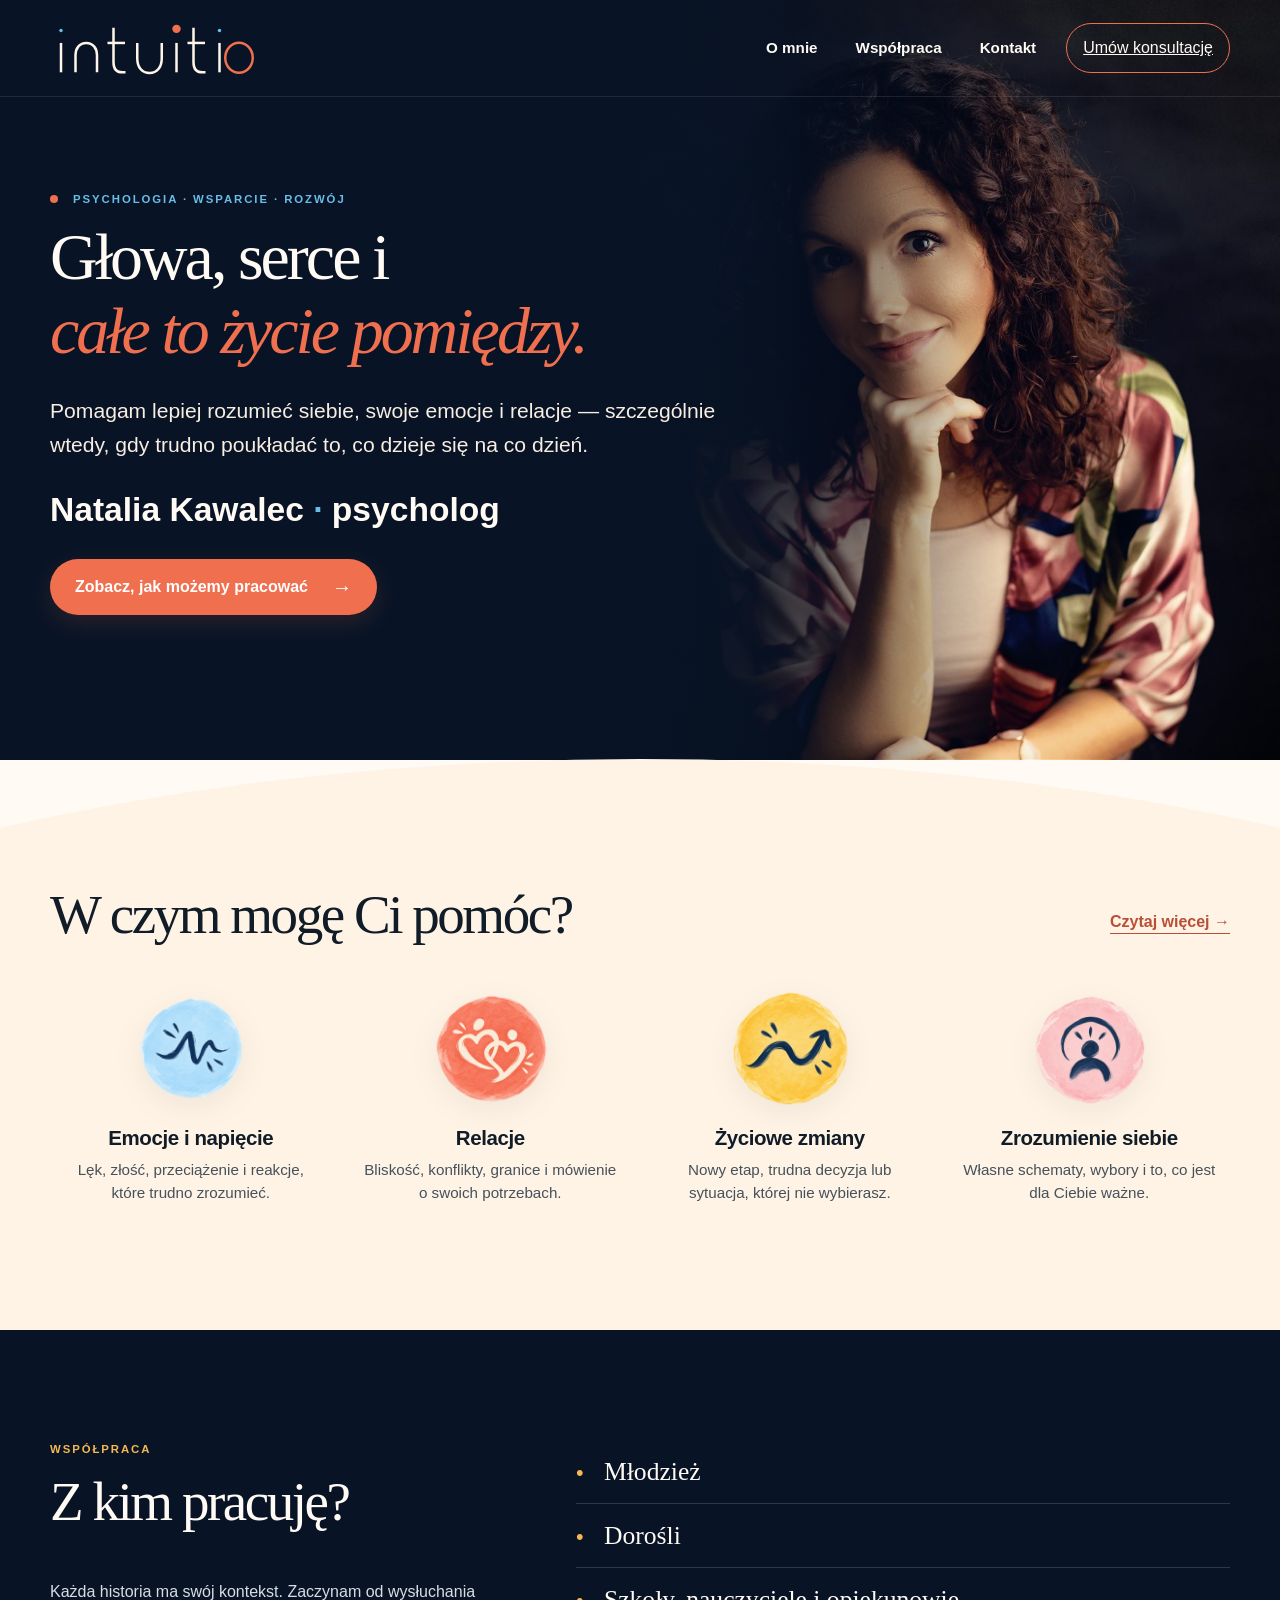
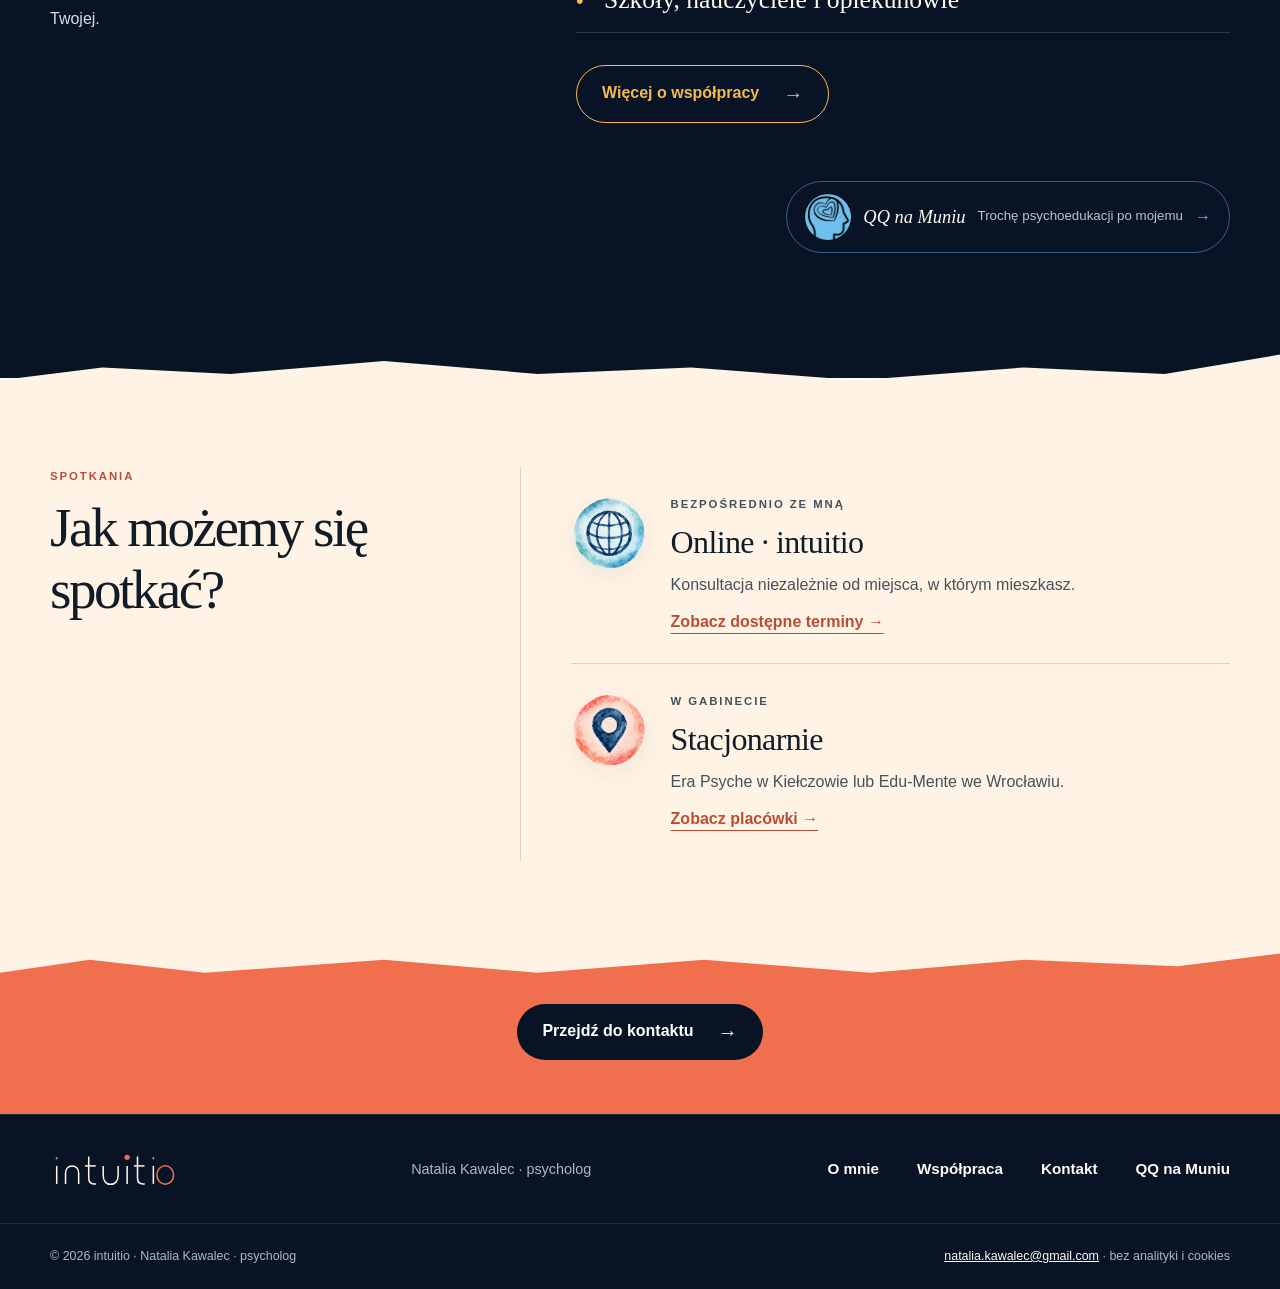
==== commit b2d3c64e: "Add files via upload" ====
--- a/index.html
+++ b/index.html
@@ -17,14 +17,14 @@
   <a class="skip-link" href="#main">Przejdź do treści</a>
   <header class="site-header site-header-dark"><div class="wrap header-inner"><a class="brand" href="index.html" aria-label="intuitio — strona główna"><img src="assets/logo-light.svg" alt="intuitio" width="160" height="49"></a><div class="header-actions"><nav aria-label="Menu główne"><a href="o-mnie.html">O mnie</a><a href="wspolpraca.html">Współpraca</a><a href="kontakt.html">Kontakt</a></nav><a class="header-cta" href="rezerwacja.html">Umów konsultację</a></div></div></header>
   <main id="main">
-    <section class="hero"><div class="hero-photo" aria-hidden="true"></div><div class="wrap hero-inner"><div class="hero-copy"><p class="eyebrow eyebrow-light"><span class="dot"></span> Psychologia · Wsparcie · Rozwój</p><h1>Głowa, serce i <em>całe to życie pomiędzy.</em></h1><p class="hero-lead">Pomagam lepiej rozumieć siebie, swoje emocje i relacje — szczególnie wtedy, gdy trudno poukładać to, co dzieje się na co dzień.</p><p class="signature">Natalia Kawalec <span aria-hidden="true">·</span> psycholog</p><a class="button" href="wspolpraca.html">Zobacz, jak możemy pracować <span aria-hidden="true">→</span></a></div></div></section>
-    <section class="section section-cream wave-top" id="pomoc"><div class="wrap"><div class="section-intro"><p class="eyebrow">Z czym możesz przyjść</p><h2>W czym mogę Ci pomóc?</h2></div><div class="topic-grid">
-      <article class="topic-card"><img class="topic-icon" src="assets/images/ikona-emocje.png" width="256" height="256" alt=""><h3>Emocje i napięcie</h3><p>Lęk, złość, przeciążenie i reakcje, które trudno zrozumieć.</p><a href="wspolpraca.html#pomoc" aria-label="Więcej: emocje i napięcie">Czytaj więcej <span aria-hidden="true">→</span></a></article>
-      <article class="topic-card"><img class="topic-icon" src="assets/images/ikona-relacje.png" width="256" height="256" alt=""><h3>Relacje</h3><p>Bliskość, konflikty, granice i mówienie o swoich potrzebach.</p><a href="wspolpraca.html#pomoc" aria-label="Więcej: relacje">Czytaj więcej <span aria-hidden="true">→</span></a></article>
-      <article class="topic-card"><img class="topic-icon" src="assets/images/ikona-zmiany.png" width="256" height="256" alt=""><h3>Życiowe zmiany</h3><p>Nowy etap, trudna decyzja lub sytuacja, której nie wybierasz.</p><a href="wspolpraca.html#pomoc" aria-label="Więcej: życiowe zmiany">Czytaj więcej <span aria-hidden="true">→</span></a></article>
-      <article class="topic-card"><img class="topic-icon" src="assets/images/ikona-zrozumienie.png" width="256" height="256" alt=""><h3>Zrozumienie siebie</h3><p>Własne schematy, wybory i to, co jest dla Ciebie ważne.</p><a href="wspolpraca.html#pomoc" aria-label="Więcej: zrozumienie siebie">Czytaj więcej <span aria-hidden="true">→</span></a></article>
+    <section class="hero"><div class="hero-photo" aria-hidden="true"></div><div class="wrap hero-inner"><div class="hero-copy"><p class="eyebrow eyebrow-light"><span class="dot"></span> Psychologia · Wsparcie · Rozwój</p><h1>Głowa, serce i <em>całe to życie pomiędzy.</em></h1><p class="hero-lead">Pomagam lepiej rozumieć siebie, swoje emocje i relacje — szczególnie wtedy, gdy trudno poukładać to, co dzieje się na co dzień.</p><p class="signature">Natalia Kawalec <span aria-hidden="true">·</span><br class="signature-break"> psycholog</p><a class="button" href="wspolpraca.html">Zobacz, jak możemy pracować <span aria-hidden="true">→</span></a></div></div></section>
+    <section class="section section-cream wave-top" id="pomoc"><div class="wrap"><div class="section-intro help-heading"><h2>W czym mogę Ci pomóc?</h2><a class="text-link" href="wspolpraca.html#pomoc">Czytaj więcej <span aria-hidden="true">→</span></a></div><div class="topic-grid">
+      <article class="topic-card"><img class="topic-icon" src="assets/images/ikona-emocje.png" width="256" height="256" alt=""><h3>Emocje i napięcie</h3><p>Lęk, złość, przeciążenie i reakcje, które trudno zrozumieć.</p></article>
+      <article class="topic-card"><img class="topic-icon" src="assets/images/ikona-relacje.png" width="256" height="256" alt=""><h3>Relacje</h3><p>Bliskość, konflikty, granice i mówienie o swoich potrzebach.</p></article>
+      <article class="topic-card"><img class="topic-icon" src="assets/images/ikona-zmiany.png" width="256" height="256" alt=""><h3>Życiowe zmiany</h3><p>Nowy etap, trudna decyzja lub sytuacja, której nie wybierasz.</p></article>
+      <article class="topic-card"><img class="topic-icon" src="assets/images/ikona-zrozumienie.png" width="256" height="256" alt=""><h3>Zrozumienie siebie</h3><p>Własne schematy, wybory i to, co jest dla Ciebie ważne.</p></article>
     </div></div></section>
-    <section class="section section-navy compact-audience"><div class="wrap"><div class="audience-layout"><div><p class="eyebrow">Współpraca</p><h2>Z kim pracuję?</h2><p>Każda historia ma swój kontekst. Zaczynam od wysłuchania Twojej.</p></div><div class="audience-list"><p><span>01</span> Młodzież i młodzi dorośli</p><p><span>02</span> Dorośli</p><p><span>03</span> Szkoły, nauczyciele i opiekunowie</p><a class="button button-outline" href="wspolpraca.html">Więcej o współpracy <span aria-hidden="true">→</span></a></div></div><a class="qq-inline" href="https://www.facebook.com/qqmuniu/" target="_blank" rel="noopener noreferrer" aria-label="QQ na Muniu na Facebooku — otwiera się w nowej karcie"><img src="assets/images/qq-na-muniu-logo.png" width="192" height="192" alt=""><strong>QQ na Muniu</strong><small>Trochę psychoedukacji po mojemu</small><b aria-hidden="true">→</b></a></div></section>
+    <section class="section section-navy compact-audience"><div class="wrap"><div class="audience-layout"><div><p class="eyebrow">Współpraca</p><h2>Z kim pracuję?</h2><p>Każda historia ma swój kontekst. Zaczynam od wysłuchania Twojej.</p></div><div class="audience-list"><p><span class="audience-bullet" aria-hidden="true">•</span> Młodzież</p><p><span class="audience-bullet" aria-hidden="true">•</span> Dorośli</p><p><span class="audience-bullet" aria-hidden="true">•</span> Szkoły, nauczyciele i opiekunowie</p><a class="button button-outline" href="wspolpraca.html">Więcej o współpracy <span aria-hidden="true">→</span></a></div></div><a class="qq-inline" href="https://www.facebook.com/qqmuniu/" target="_blank" rel="noopener noreferrer" aria-label="QQ na Muniu na Facebooku — otwiera się w nowej karcie"><img src="assets/images/qq-na-muniu-logo.png" width="192" height="192" alt=""><strong>QQ na Muniu</strong><small>Trochę psychoedukacji po mojemu</small><b aria-hidden="true">→</b></a></div></section>
     <section class="section section-cream wave-both meetings"><div class="wrap meeting-layout"><div><p class="eyebrow">Spotkania</p><h2>Jak możemy się spotkać?</h2></div><div class="meeting-options"><article class="meeting-row"><img class="meeting-icon-image" src="assets/images/ikona-online.png" width="224" height="224" alt=""><div><p class="eyebrow">Bezpośrednio ze mną</p><h3>Online · intuitio</h3><p>Konsultacja niezależnie od miejsca, w którym mieszkasz.</p><a class="text-link" href="rezerwacja.html">Zobacz dostępne terminy <span aria-hidden="true">→</span></a></div></article><article class="meeting-row"><img class="meeting-icon-image" src="assets/images/ikona-stacjonarnie.png" width="224" height="224" alt=""><div><p class="eyebrow">W gabinecie</p><h3>Stacjonarnie</h3><p>Era Psyche w Kiełczowie lub Edu-Mente we Wrocławiu.</p><a class="text-link" href="kontakt.html#stacjonarnie">Zobacz placówki <span aria-hidden="true">→</span></a></div></article></div></div></section>
     <section class="final-contact"><div class="wrap"><a class="button button-dark" href="kontakt.html">Przejdź do kontaktu <span aria-hidden="true">→</span></a></div></section>
   </main>
--- a/styles.css
+++ b/styles.css
@@ -38,3 +38,17 @@
 body{overflow-x:hidden}.hero-copy,.wrap,.section-intro,.meeting-layout>*,.paths-grid>*,.contact-cta-inner>*{min-width:0}
 @media(max-width:680px){.wrap{width:calc(100% - 32px);max-width:1180px}.section-intro,.reading,.hero-copy{width:100%;max-width:100%;min-width:0}h1,h2,h3,p{max-width:100%;overflow-wrap:break-word}.section h2{font-size:clamp(2.25rem,10.5vw,3rem)}}
 @media(max-width:680px){.about-profile-inner,.story-reading{width:calc(100vw - 32px)!important;max-width:calc(100vw - 32px)!important;margin-inline:auto;min-width:0}.about-identity,.story-reading p{width:100%;max-width:100%;min-width:0}.about-identity h1{font-size:clamp(2.6rem,12vw,3.4rem);white-space:normal;overflow-wrap:anywhere}.about-profile-photo{width:100%;max-width:100%}}
+
+/* Final content refinements */
+.home .site-header .brand img{width:205px}
+.home .signature{font-size:2.1rem;line-height:1.25}
+.signature-break{display:none}
+.help-heading{display:flex;align-items:flex-end;justify-content:space-between;gap:24px;max-width:none}
+.help-heading h2{margin-bottom:0}
+.help-heading .text-link{flex:none;margin:0 0 10px}
+.audience-list .audience-bullet{font:400 1.35rem/1 var(--sans);color:var(--gold);margin-right:14px}
+.story-reading>p:first-child,.story-reading>p:last-child{font:inherit;color:inherit;font-weight:inherit;line-height:inherit;padding-top:0;border-top:0}
+.about-work{margin:58px 0;padding:48px 0 18px;border-top:1px solid var(--line);border-bottom:1px solid var(--line)}
+.about-work h2{margin:0 0 28px;font-size:clamp(2.2rem,4vw,3.6rem)}
+.about-work p,.about-work p:last-child{font:inherit;color:inherit;font-weight:inherit;line-height:inherit;padding-top:0;border-top:0}
+@media(max-width:680px){.home .site-header .brand img{width:160px}.home .signature{font-size:1.7rem;line-height:1.25}.signature-break{display:block}.help-heading{display:block}.help-heading .text-link{display:inline-block;margin:12px 0 0}.about-work{margin:44px 0;padding:38px 0 13px}.about-work h2{margin-bottom:24px}}
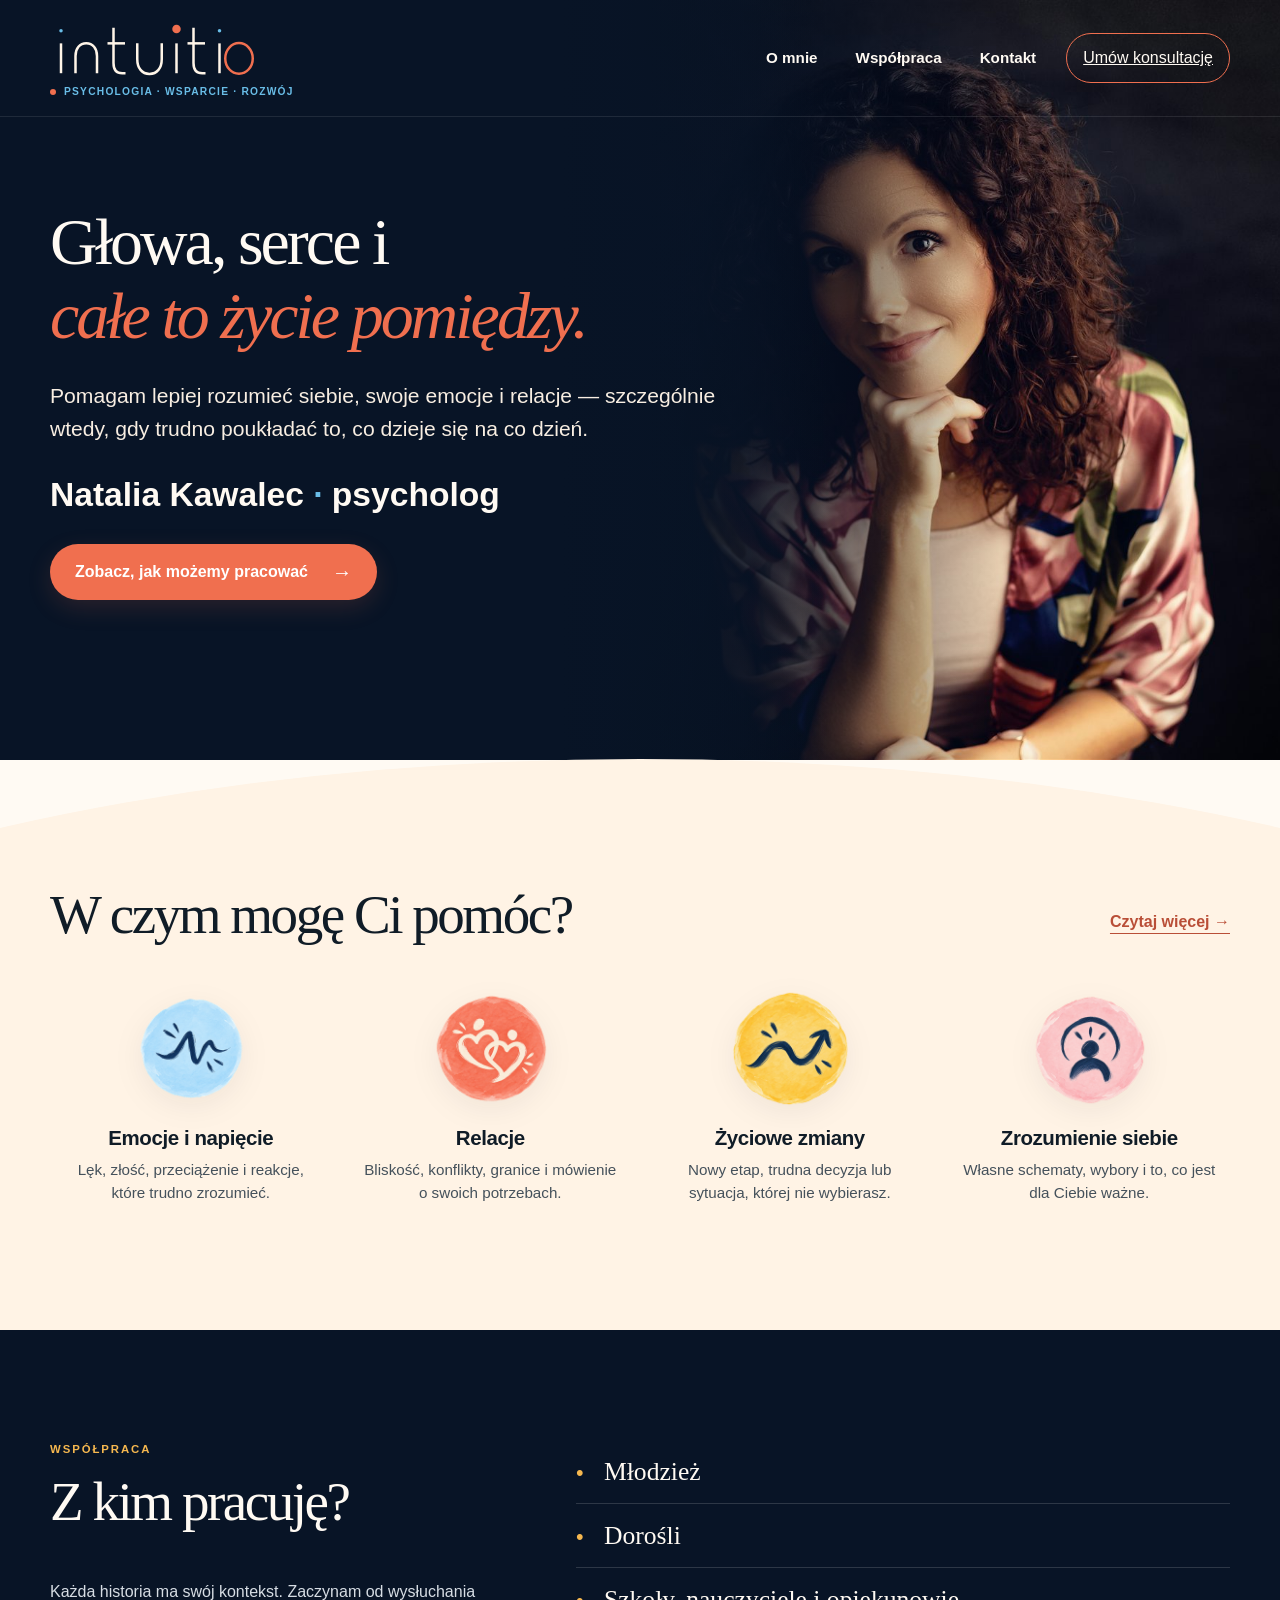
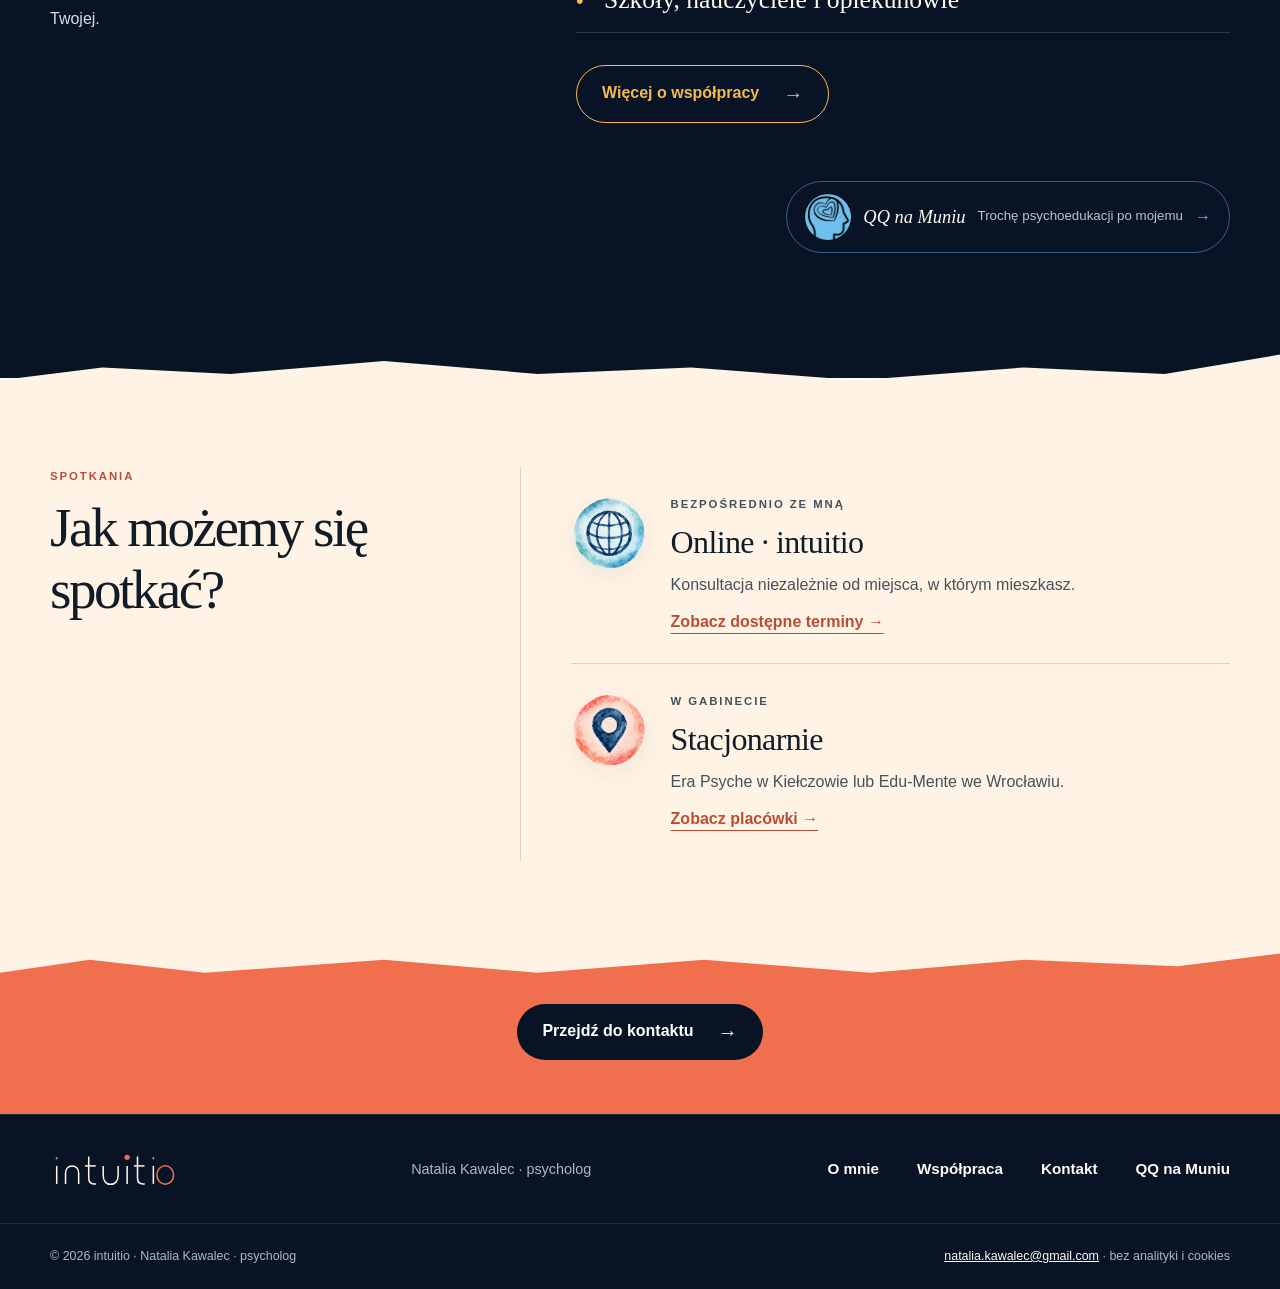
==== commit 1b6dc081: "Add files via upload" ====
--- a/index.html
+++ b/index.html
@@ -15,9 +15,9 @@
 </head>
 <body class="home">
   <a class="skip-link" href="#main">Przejdź do treści</a>
-  <header class="site-header site-header-dark"><div class="wrap header-inner"><a class="brand" href="index.html" aria-label="intuitio — strona główna"><img src="assets/logo-light.svg" alt="intuitio" width="160" height="49"></a><div class="header-actions"><nav aria-label="Menu główne"><a href="o-mnie.html">O mnie</a><a href="wspolpraca.html">Współpraca</a><a href="kontakt.html">Kontakt</a></nav><a class="header-cta" href="rezerwacja.html">Umów konsultację</a></div></div></header>
+  <header class="site-header site-header-dark"><div class="wrap header-inner"><a class="brand brand-with-tagline" href="index.html" aria-label="intuitio — strona główna"><img src="assets/logo-light.svg" alt="intuitio" width="160" height="49"><span class="brand-tagline"><span class="dot" aria-hidden="true"></span>Psychologia · Wsparcie · Rozwój</span></a><div class="header-actions"><nav aria-label="Menu główne"><a href="o-mnie.html">O mnie</a><a href="wspolpraca.html">Współpraca</a><a href="kontakt.html">Kontakt</a></nav><a class="header-cta" href="rezerwacja.html">Umów konsultację</a></div></div></header>
   <main id="main">
-    <section class="hero"><div class="hero-photo" aria-hidden="true"></div><div class="wrap hero-inner"><div class="hero-copy"><p class="eyebrow eyebrow-light"><span class="dot"></span> Psychologia · Wsparcie · Rozwój</p><h1>Głowa, serce i <em>całe to życie pomiędzy.</em></h1><p class="hero-lead">Pomagam lepiej rozumieć siebie, swoje emocje i relacje — szczególnie wtedy, gdy trudno poukładać to, co dzieje się na co dzień.</p><p class="signature">Natalia Kawalec <span aria-hidden="true">·</span><br class="signature-break"> psycholog</p><a class="button" href="wspolpraca.html">Zobacz, jak możemy pracować <span aria-hidden="true">→</span></a></div></div></section>
+    <section class="hero"><div class="hero-photo" aria-hidden="true"></div><div class="wrap hero-inner"><div class="hero-copy"><h1>Głowa, serce i <em>całe to życie pomiędzy.</em></h1><p class="hero-lead">Pomagam lepiej rozumieć siebie, swoje emocje i relacje — szczególnie wtedy, gdy trudno poukładać to, co dzieje się na co dzień.</p><p class="signature">Natalia Kawalec <span aria-hidden="true">·</span><br class="signature-break"> psycholog</p><a class="button" href="wspolpraca.html">Zobacz, jak możemy pracować <span aria-hidden="true">→</span></a></div></div></section>
     <section class="section section-cream wave-top" id="pomoc"><div class="wrap"><div class="section-intro help-heading"><h2>W czym mogę Ci pomóc?</h2><a class="text-link" href="wspolpraca.html#pomoc">Czytaj więcej <span aria-hidden="true">→</span></a></div><div class="topic-grid">
       <article class="topic-card"><img class="topic-icon" src="assets/images/ikona-emocje.png" width="256" height="256" alt=""><h3>Emocje i napięcie</h3><p>Lęk, złość, przeciążenie i reakcje, które trudno zrozumieć.</p></article>
       <article class="topic-card"><img class="topic-icon" src="assets/images/ikona-relacje.png" width="256" height="256" alt=""><h3>Relacje</h3><p>Bliskość, konflikty, granice i mówienie o swoich potrzebach.</p></article>
--- a/styles.css
+++ b/styles.css
@@ -14,6 +14,7 @@
 .booking-page{padding:72px 0 95px;background:linear-gradient(135deg,var(--cream),#fffaf3 62%);min-height:calc(100vh - 168px)}.booking-shell{display:grid;grid-template-columns:.76fr 1.24fr;background:#fffdf9;border:1px solid var(--line);border-radius:30px;overflow:hidden;box-shadow:0 24px 70px #08142618}.booking-info{padding:48px;background:var(--navy);color:var(--paper)}.back-link{display:inline-block;margin-bottom:55px;color:var(--blue);font-weight:800;text-underline-offset:5px}.booking-info h1{font-size:clamp(2.6rem,4.5vw,4.5rem)}.booking-info>p:not(.eyebrow):not(.booking-privacy){color:#d7dde4}.booking-details{margin:38px 0 0}.booking-details>div{display:grid;grid-template-columns:34px 1fr;gap:12px;padding:16px 0;border-top:1px solid #ffffff20}.booking-details dt{color:var(--blue);font-size:1.4rem}.booking-details dd{margin:0}.booking-details strong,.booking-details span{display:block}.booking-details span{color:#aeb9c4;font-size:.92rem}.booking-privacy{margin:30px 0 0;padding:18px;border:1px solid #ffffff1f;border-radius:16px;color:#c8d2db;font-size:.88rem}.calendar-panel{padding:48px}.calendar-heading{display:flex;align-items:flex-start;justify-content:space-between;gap:24px;border-bottom:1px solid var(--line);padding-bottom:24px}.calendar-heading h2{font-size:2.25rem;margin:0}.calendar-status{flex:none;background:var(--pink);color:var(--coral-dark);padding:7px 13px;border-radius:999px;font-size:.76rem;font-weight:800}.calendar-placeholder{display:grid;grid-template-columns:1fr .82fr;gap:36px;padding-top:34px}.mini-calendar{align-self:start}.mini-calendar-head{display:flex;justify-content:space-between;font-weight:800;margin-bottom:25px}.weekdays,.days{display:grid;grid-template-columns:repeat(7,1fr);gap:7px;text-align:center}.weekdays span{font-size:.7rem;color:#6c747b;font-weight:800}.days i,.days b{display:grid;place-items:center;aspect-ratio:1;font-style:normal;font-size:.85rem;border-radius:50%}.days b{font-weight:500}.days .selected{background:var(--coral);color:white;font-weight:800}.booking-message{align-self:center;text-align:center;background:var(--cream);padding:32px 24px;border-radius:22px}.booking-message>span:first-child{display:block;color:var(--blue);font-size:2.5rem}.booking-message h3{font:400 1.45rem/1.25 var(--serif)}.booking-message p{font-size:.92rem;color:var(--ink-soft)}.booking-message .button{font-size:.84rem;padding:13px 17px}
 @media(max-width:900px){.booking-shell{grid-template-columns:1fr}.booking-info,.calendar-panel{padding:38px}.back-link{margin-bottom:35px}}
 @media(max-width:680px){.booking-page{padding:24px 0 55px}.booking-shell{border-radius:20px}.booking-info,.calendar-panel{padding:28px 22px}.booking-info h1{font-size:2.75rem}.calendar-heading{display:block}.calendar-status{display:inline-block;margin-top:14px}.calendar-placeholder{grid-template-columns:1fr}.booking-message{padding:26px 18px}}
+.calendar-status-live{background:#d8f0df;color:#24643c}.google-calendar-embed{margin-top:28px;border:1px solid var(--line);border-radius:20px;overflow:hidden;background:white}.google-calendar-embed iframe{display:block;width:100%;min-height:600px;border:0}.calendar-fallback{margin:18px 0 0;color:var(--ink-soft);font-size:.9rem}.calendar-fallback a{color:var(--coral-dark);font-weight:800;text-underline-offset:4px}@media(max-width:680px){.google-calendar-embed{margin-inline:-10px;border-radius:14px}.google-calendar-embed iframe{min-height:650px}.calendar-fallback{font-size:.86rem}}
 
 .header-actions{display:flex;align-items:center;gap:clamp(14px,2.5vw,30px)}.header-cta{padding:10px 16px;border:1px solid var(--coral);border-radius:999px;color:var(--paper)!important}.header-cta:hover{background:var(--coral);color:white!important}.copy-email{display:inline-flex;align-items:center;margin-top:14px;border:0;background:transparent;color:var(--blue);font:800 .9rem/1.3 var(--sans);text-decoration:underline;text-underline-offset:5px;cursor:pointer}.copy-email.is-copied{color:#9fe0bd}.faq-grid{display:grid;grid-template-columns:.75fr 1.25fr;gap:80px}.faq-list{border-top:1px solid var(--line)}.faq-item{border-bottom:1px solid var(--line);padding:0}.faq-item summary{cursor:pointer;list-style:none;padding:22px 42px 22px 0;font-weight:800;position:relative}.faq-item summary::-webkit-details-marker{display:none}.faq-item summary:after{content:"+";position:absolute;right:6px;top:15px;color:var(--coral);font:400 2rem/1 var(--serif)}.faq-item[open] summary:after{content:"−"}.faq-item p{padding:0 40px 22px 0;color:var(--ink-soft)}.scope-note{background:var(--navy);color:var(--paper);border-radius:28px;padding:38px}.scope-note h3{font:400 1.8rem/1.2 var(--serif)}.scope-note p{color:#d7dde4}.scope-note a{color:var(--blue);font-weight:800}.formal-footer{border-top:1px solid #ffffff18;padding:22px 0;color:#aeb8c2;font-size:.78rem}.formal-footer-inner{display:flex;justify-content:space-between;gap:24px;flex-wrap:wrap}.formal-footer p{margin:0}.formal-footer a{color:var(--paper)}.topic-card,.soft-card{transition:transform .22s,box-shadow .22s}.topic-card:hover{transform:translateY(-4px)}.soft-card:hover{transform:translateY(-3px);box-shadow:0 22px 55px #08142620}.text-link,.email-link,.site-header nav a{transition:color .2s,text-decoration-color .2s}.reveal-ready{opacity:0;transform:translateY(16px);transition:opacity .5s ease,transform .5s ease}.reveal-ready.is-visible{opacity:1;transform:none}
 @media(max-width:900px){.header-actions{gap:18px}.faq-grid{grid-template-columns:1fr;gap:30px}}
@@ -52,3 +53,38 @@
 .about-work h2{margin:0 0 28px;font-size:clamp(2.2rem,4vw,3.6rem)}
 .about-work p,.about-work p:last-child{font:inherit;color:inherit;font-weight:inherit;line-height:inherit;padding-top:0;border-top:0}
 @media(max-width:680px){.home .site-header .brand img{width:160px}.home .signature{font-size:1.7rem;line-height:1.25}.signature-break{display:block}.help-heading{display:block}.help-heading .text-link{display:inline-block;margin:12px 0 0}.about-work{margin:44px 0;padding:38px 0 13px}.about-work h2{margin-bottom:24px}}
+
+/* Ujednolicony nagłówek i dopracowane karty. */
+.header-inner{min-height:116px}
+.brand{display:block;flex:none;text-decoration:none}
+.brand img,.home .site-header .brand img{width:205px}
+.brand-with-tagline{display:flex;flex-direction:column;align-items:flex-start;gap:5px}
+.brand-tagline{display:flex;align-items:center;color:var(--blue);font-size:.64rem;font-weight:800;letter-spacing:.12em;line-height:1.3;text-transform:uppercase;white-space:nowrap}
+.brand-tagline .dot{width:6px;height:6px;margin-right:8px}
+.card-accent{display:block;width:11px;height:11px;margin-bottom:18px;border-radius:50%;background:var(--coral);box-shadow:18px 0 0 var(--gold)}
+.contact-grid{grid-template-columns:1fr 1fr;align-items:stretch}
+.contact-grid h2{margin:0}
+.contact-card{display:flex;flex-direction:column;height:100%}
+.contact-card-heading{display:flex;align-items:center;gap:18px;min-height:92px;margin-bottom:18px}
+.contact-card-heading img{width:78px;height:78px;object-fit:contain;flex:none;filter:drop-shadow(0 7px 12px #08142610)}
+.contact-primary .button{align-self:flex-start;margin-top:auto}
+.contact-card .email-link{display:block}
+.contact-card .copy-email{align-self:flex-start}
+@media(max-width:820px){
+  .header-inner{flex-direction:column;justify-content:center;gap:12px;padding:16px 0}
+  .header-actions{width:100%;justify-content:center;flex-wrap:wrap;gap:9px 22px}
+  .site-header nav{justify-content:center}
+  .home .hero-inner{padding-top:190px}
+  .contact-grid{grid-template-columns:1fr}
+}
+@media(max-width:680px){
+  .brand img,.home .site-header .brand img{width:160px}
+  .brand-with-tagline{align-items:center}
+  .brand-tagline{font-size:.57rem;letter-spacing:.1em}
+  .header-inner{min-height:0;gap:10px;padding:14px 0}
+  .site-header nav{width:auto;gap:22px}
+  .home .hero-inner{padding-top:205px}
+  .contact-card-heading{min-height:0;gap:14px;margin-bottom:16px}
+  .contact-card-heading img{width:68px;height:68px}
+  .contact-grid h2{font-size:2rem}
+}
